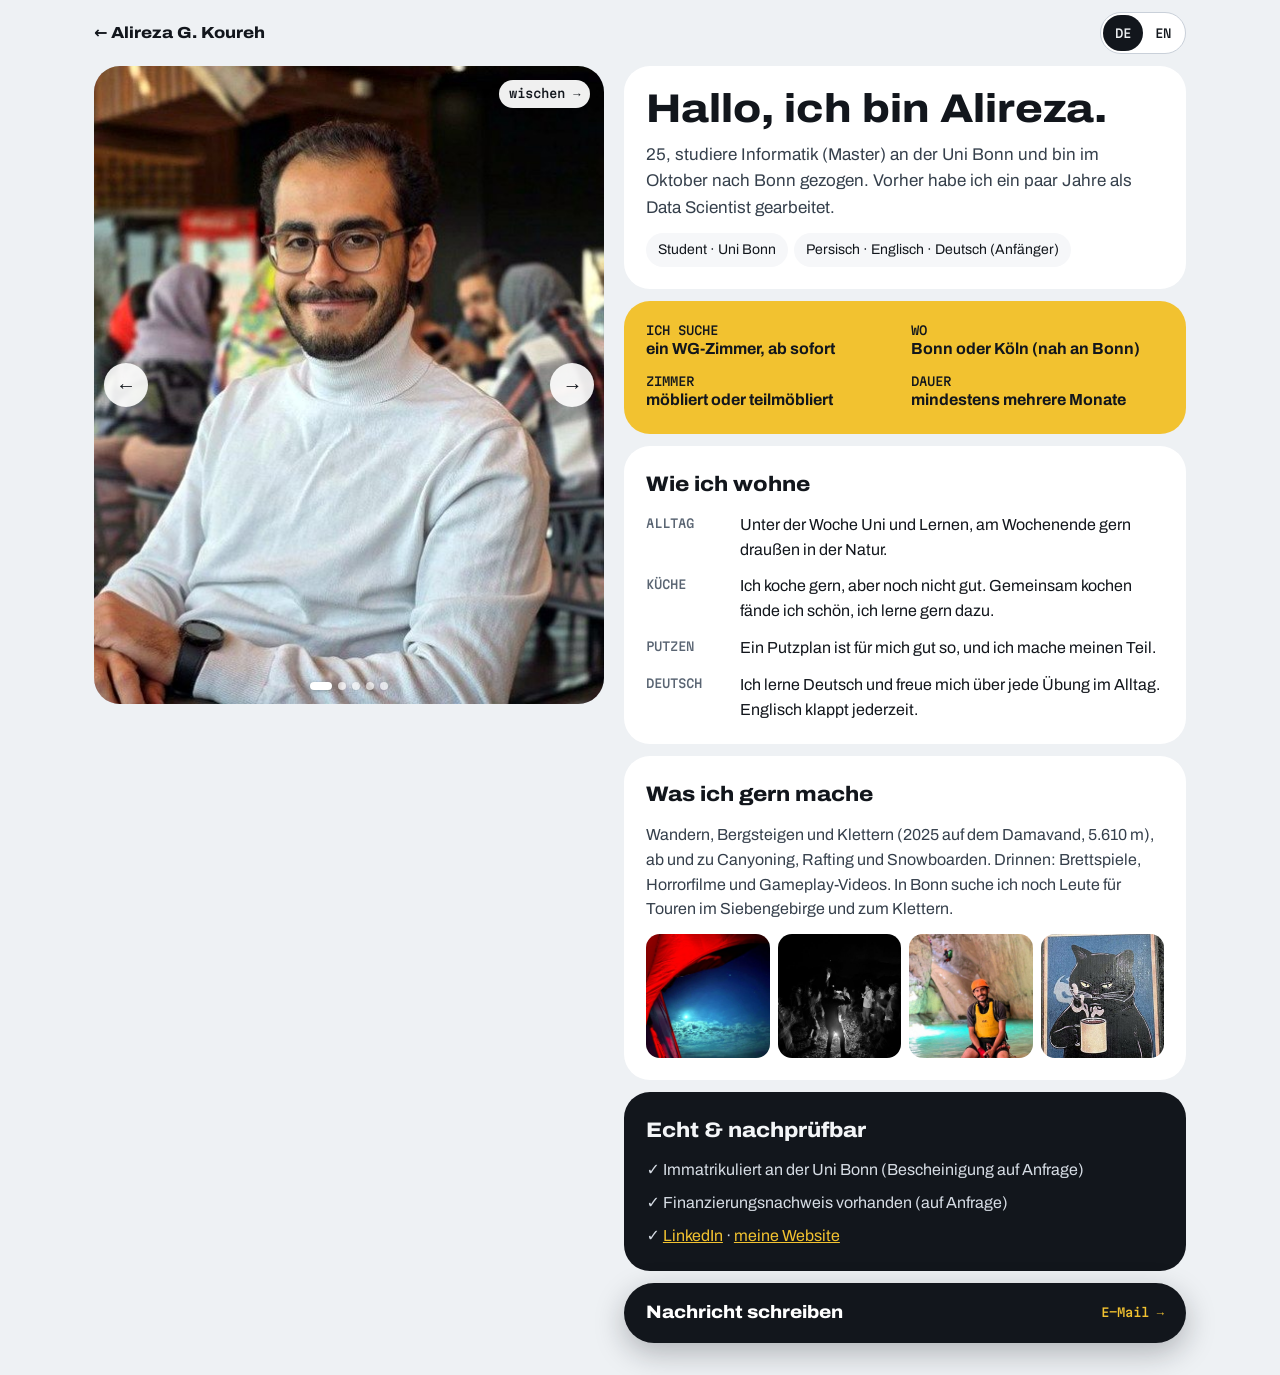
==== wg/index.html @ 013e719a "WG profile: search area Bonn and Cologne near Bonn Co-Authored-By: Claude Opus 5.5 <noreply@anthropi" ====
<!doctype html>
<html lang="de">
<head>
<meta charset="utf-8">
<meta name="viewport" content="width=device-width, initial-scale=1, viewport-fit=cover">
<title>Alireza · WG-Profil / Flatmate profile</title>
<meta name="description" content="Hallo! Ich bin Alireza, 25, Informatik-Master an der Uni Bonn, und suche ein WG-Zimmer in Bonn.">
<meta property="og:type" content="profile">
<meta property="og:url" content="https://alireza-g-qre.github.io/wg/">
<meta property="og:title" content="Alireza, 25 · sucht ein WG-Zimmer in Bonn">
<meta property="og:description" content="Informatik-Master an der Uni Bonn · Wandern, Bergsteigen &amp; Klettern · Brettspiele · lerne Deutsch">
<meta property="og:image" content="https://alireza-g-qre.github.io/assets/img/og-wg.jpg">
<meta name="twitter:card" content="summary_large_image">
<meta name="theme-color" content="#EEF1F4">
<link rel="icon" href="data:image/svg+xml,%3Csvg xmlns='http://www.w3.org/2000/svg' viewBox='0 0 64 64'%3E%3Crect width='64' height='64' rx='16' fill='%2312161C'/%3E%3Cpath d='M10 50 L28 20 L37 34 L43 26 L54 50Z' fill='%23F2C230'/%3E%3C/svg%3E">
<link rel="stylesheet" href="../assets/css/site.css?v=13">
</head>
<body>
<header class="wg-top">
  <a class="brand" href="../">← Alireza G. Koureh</a>
  <div class="lang" role="group" aria-label="Sprache / Language">
    <button type="button" data-lang="de" aria-pressed="true">DE</button>
    <button type="button" data-lang="en" aria-pressed="false">EN</button>
  </div>
</header>

<main class="wg">
  <section class="carousel" aria-roledescription="carousel" aria-label="Fotos / Photos">
    <div class="slides" id="slides" tabindex="0">
      <img src="../assets/img/turtleneck.jpg" alt="Alireza im Café, weißer Rollkragenpullover" data-en="Alireza in a café, white turtleneck" style="object-position:50% 30%">
      <img src="../assets/img/tbilisi-river-sm.jpg" alt="Alireza auf einer Brücke in Tiflis" data-en="Alireza on a bridge in Tbilisi" style="object-position:50% 30%" loading="lazy">
      <img src="../assets/img/gallery-sm.jpg" alt="Alireza in einer Kunstgalerie" data-en="Alireza in an art gallery" style="object-position:50% 30%" loading="lazy">
      <img src="../assets/img/damavand-summit-sm.jpg" alt="Alireza am Gipfel des Damavand, 5.610 m" data-en="Alireza on the Damavand summit, 5,610 m" style="object-position:60% 30%" loading="lazy">
      <img src="../assets/img/cowboy-sm.jpg" alt="Alireza mit Cowboyhut" data-en="Alireza in a cowboy hat" style="object-position:50% 30%" loading="lazy">
    </div>
    <div class="arrows hide-sm"><button type="button" id="prev" aria-label="Vorheriges Foto">←</button><button type="button" id="next" aria-label="Nächstes Foto">→</button></div>
    <div class="dots" id="dots"></div>
    <span class="swipe" aria-hidden="true" data-de="wischen →" data-en="swipe →">wischen →</span>
  </section>

  <div class="wg-col" lang="de" data-lang-block="de">
    <section class="card lead" style="--i:1">
      <h1>Hallo, ich bin Alireza.</h1>
      <p>25, studiere Informatik (Master) an der Uni Bonn und bin im Oktober nach Bonn gezogen. Vorher habe ich ein paar Jahre als Data Scientist gearbeitet.</p>
      <div class="tags"><span>Student · Uni Bonn</span><span>Persisch · Englisch · Deutsch (Anfänger)</span></div>
    </section>
    <section class="card facts" style="--i:2">
      <div><span>ICH SUCHE</span><strong>ein WG-Zimmer, ab sofort</strong></div>
      <div><span>WO</span><strong>Bonn oder Köln (nah an Bonn)</strong></div>
      <div><span>ZIMMER</span><strong>möbliert oder teilmöbliert</strong></div>
      <div><span>DAUER</span><strong>mindestens mehrere Monate</strong></div>
    </section>
    <section class="card" style="--i:3">
      <h2>Wie ich wohne</h2>
      <ul class="live">
        <li><span>ALLTAG</span><span>Unter der Woche Uni und Lernen, am Wochenende gern draußen in der Natur.</span></li>
        <li><span>KÜCHE</span><span>Ich koche gern, aber noch nicht gut. Gemeinsam kochen fände ich schön, ich lerne gern dazu.</span></li>
        <li><span>PUTZEN</span><span>Ein Putzplan ist für mich gut so, und ich mache meinen Teil.</span></li>
        <li><span>DEUTSCH</span><span>Ich lerne Deutsch und freue mich über jede Übung im Alltag. Englisch klappt jederzeit.</span></li>
      </ul>
    </section>
    <section class="card" style="--i:4">
      <h2>Was ich gern mache</h2>
      <p>Wandern, Bergsteigen und Klettern (2025 auf dem Damavand, 5.610 m), ab und zu Canyoning, Rafting und Snowboarden. Drinnen: Brettspiele, Horrorfilme und Gameplay-Videos. In Bonn suche ich noch Leute für Touren im Siebengebirge und zum Klettern.</p>
      <div class="mini">
        <img src="../assets/img/tent-moon-sm.jpg" alt="Vollmond über den Wolken, aus dem Zelt gesehen" loading="lazy">
        <img src="../assets/img/campfire-dance-sm.jpg" alt="Tanzen ums Lagerfeuer" loading="lazy">
        <img src="../assets/img/canyoning-sm.jpg" alt="Alireza beim Canyoning" loading="lazy">
        <img src="../assets/img/cat-poster-sm.jpg" alt="Katzenposter: You work, I watch and judge" loading="lazy">
      </div>
    </section>
    <section class="card trust" style="--i:5">
      <h2>Echt &amp; nachprüfbar</h2>
      <ul>
        <li>✓ Immatrikuliert an der Uni Bonn (Bescheinigung auf Anfrage)</li>
        <li>✓ Finanzierungsnachweis vorhanden (auf Anfrage)</li>
        <li>✓ <a href="https://www.linkedin.com/in/alireza-ghahramanikoureh/">LinkedIn</a> · <a href="../">meine Website</a></li>
      </ul>
    </section>
    <a class="cta" href="mailto:alireza.g.qre@gmail.com?subject=WG-Zimmer"><span>Nachricht schreiben</span><small>E-Mail →</small></a>
  </div>

  <div class="wg-col" lang="en" data-lang-block="en" hidden>
    <section class="card lead">
      <h1>Hi, I'm Alireza.</h1>
      <p>25, studying Computer Science (Master's) at the University of Bonn. I moved to Bonn in October; before that I worked as a data scientist for a few years.</p>
      <div class="tags"><span>Student · Uni Bonn</span><span>Persian · English · German (beginner)</span></div>
    </section>
    <section class="card facts">
      <div><span>LOOKING FOR</span><strong>a room in a WG, from now</strong></div>
      <div><span>WHERE</span><strong>Bonn, or Cologne close to Bonn</strong></div>
      <div><span>ROOM</span><strong>furnished or partly furnished</strong></div>
      <div><span>FOR</span><strong>at least several months</strong></div>
    </section>
    <section class="card">
      <h2>How I live</h2>
      <ul class="live">
        <li><span>DAYS</span><span>Uni and studying during the week; at weekends I like to be outdoors.</span></li>
        <li><span>KITCHEN</span><span>I like cooking, I'm just not good at it yet. Happy to cook together and learn.</span></li>
        <li><span>CLEANING</span><span>A cleaning plan works well for me, and I do my part.</span></li>
        <li><span>GERMAN</span><span>I'm learning German and happy to practise at home. English always works.</span></li>
      </ul>
    </section>
    <section class="card">
      <h2>What I enjoy</h2>
      <p>Hiking, mountaineering and climbing (Damavand, 5,610 m, in 2025), plus canyoning, rafting and snowboarding now and then. Indoors: board games, horror films and gameplay videos. Still looking for people to hike the Siebengebirge and climb with.</p>
      <div class="mini">
        <img src="../assets/img/tent-moon-sm.jpg" alt="Full moon over the clouds, seen from a tent" loading="lazy">
        <img src="../assets/img/campfire-dance-sm.jpg" alt="Dancing around a campfire" loading="lazy">
        <img src="../assets/img/canyoning-sm.jpg" alt="Alireza canyoning" loading="lazy">
        <img src="../assets/img/cat-poster-sm.jpg" alt="Cat poster: you work, I watch and judge" loading="lazy">
      </div>
    </section>
    <section class="card trust">
      <h2>Real &amp; verifiable</h2>
      <ul>
        <li>✓ Enrolled at the University of Bonn (certificate on request)</li>
        <li>✓ Proof of funds available (on request)</li>
        <li>✓ <a href="https://www.linkedin.com/in/alireza-ghahramanikoureh/">LinkedIn</a> · <a href="../">my website</a></li>
      </ul>
    </section>
    <a class="cta" href="mailto:alireza.g.qre@gmail.com?subject=Room%20in%20your%20WG"><span>Send me a message</span><small>Email →</small></a>
  </div>
</main>

<script src="../assets/js/wg.js?v=3" defer></script>
</body>
</html>
---- assets/css/site.css ----
/* Alireza G. Koureh — personal site. Plain CSS, no build step (GitHub Pages friendly). */
@import url("fonts.css");

:root {
  --ground: #EEF1F4;
  --surface: #FFFFFF;
  --surface-2: #F6F7F9;
  --ink: #12161C;
  --ink-2: #36404C;
  --muted: #5A6573;
  --line: #DCE1E7;
  --line-2: #C9D0D9;
  --accent: #F2C230;      /* summit yellow */
  --link: #1F5FA8;
  --dark: #12161C;
  --dark-ink: #F3F5F7;
  --dark-muted: #A9B3C0;
  --header-bg: rgba(238, 241, 244, .88);
  --radius: 28px;
  --mono: "Martian Mono", ui-monospace, "SFMono-Regular", Menlo, monospace;
  --sans: "Archivo", system-ui, -apple-system, "Segoe UI", sans-serif;
  color-scheme: light;
}
@media (prefers-color-scheme: dark) {
  :root {
    --ground: #0E1116; --surface: #171B22; --surface-2: #1D222B; --ink: #EDF1F5; --ink-2: #C3CBD5;
    --muted: #97A2B0; --line: #262C36; --line-2: #333B47; --link: #8DB8F0; --dark: #05070A;
    --header-bg: rgba(14, 17, 22, .85); color-scheme: dark;
  }
}

* { box-sizing: border-box; }
[hidden] { display: none !important; }
html { scroll-behavior: smooth; }
body { margin: 0; background: var(--ground); color: var(--ink); font: 16px/1.55 var(--sans); -webkit-font-smoothing: antialiased; }
img { max-width: 100%; display: block; }
a { color: var(--link); }
a:hover { color: var(--ink); }
:focus-visible { outline: 3px solid var(--link); outline-offset: 3px; border-radius: 6px; }
h1, h2 { text-wrap: balance; }
.mono { font-family: var(--mono); font-size: 12px; letter-spacing: .03em; }
.muted { color: var(--muted); }
.sr { position: absolute; width: 1px; height: 1px; overflow: hidden; clip: rect(0 0 0 0); white-space: nowrap; }
.skip { position: absolute; left: 12px; top: -60px; background: var(--ink); color: var(--ground); padding: 10px 14px; border-radius: 10px; z-index: 20; }
.skip:focus { top: 12px; }

/* header */
.top { position: sticky; top: 0; z-index: 10; background: var(--header-bg); backdrop-filter: blur(10px); -webkit-backdrop-filter: blur(10px); border-bottom: 1px solid var(--line); }
.top-in { max-width: 1240px; margin: 0 auto; padding: 10px 16px; display: flex; flex-wrap: wrap; gap: 10px 18px; align-items: center; justify-content: space-between; }
.brand { font-weight: 800; font-stretch: 112%; font-size: 18px; color: var(--ink); text-decoration: none; }
.nav { display: flex; flex-wrap: wrap; gap: 8px 16px; align-items: center; font-size: 15px; }
.nav a.plain { color: var(--ink-2); text-decoration: none; }
.nav a.plain:hover { color: var(--ink); text-decoration: underline; }
.pill-cta { color: #12161C !important; font-weight: 700; text-decoration: none; background: var(--accent); border-radius: 999px; padding: 8px 14px; }
.alt { display: inline-flex; align-items: center; gap: 6px; font: 500 12px var(--mono); color: var(--ink-2); border: 1px solid var(--line-2); border-radius: 999px; padding: 7px 10px; min-width: 100px; justify-content: center; font-variant-numeric: tabular-nums; }
.lang { display: flex; background: var(--surface); border: 1px solid var(--line-2); border-radius: 999px; padding: 2px; }
.lang button { font: 500 12px var(--mono); border: 0; border-radius: 999px; padding: 8px 11px; min-height: 36px; min-width: 40px; background: transparent; color: var(--ink); cursor: pointer; }
.lang button[aria-pressed="true"] { background: var(--ink); color: var(--ground); }

/* bento grid */
.g { max-width: 1240px; margin: 0 auto; padding: 20px 16px 56px; display: grid; grid-template-columns: repeat(4, minmax(0, 1fr)); grid-auto-rows: auto; gap: 16px; }
.c2 { grid-column: span 2; } .c4 { grid-column: span 4; } .r2 { grid-row: span 2; }
.tile { min-height: 210px; background: var(--surface); border-radius: var(--radius); padding: 28px; display: flex; flex-direction: column; gap: 12px; position: relative; overflow: hidden;
  transition: transform .3s ease, box-shadow .3s ease; animation: rise .8s cubic-bezier(.2,.7,.2,1) both; animation-delay: calc(var(--i, 0) * 60ms); }
.tile:hover { transform: translateY(-3px); box-shadow: 0 20px 44px rgba(18,22,28,.10); }
.tile.between { justify-content: space-between; }
.tile.big { padding: 36px; }
.tile.dark { background: var(--dark); color: var(--dark-ink); }
.tile.yellow { background: var(--accent); color: #12161C; text-decoration: none; }
.tile.yellow:hover { color: #12161C; }
.tile h2 { margin: 0; font-weight: 800; font-stretch: 112%; font-size: 22px; line-height: 1.15; }
.tile .head { display: flex; justify-content: space-between; align-items: baseline; gap: 8px 12px; flex-wrap: wrap; }
@keyframes rise { from { transform: translateY(14px); } to { transform: none; } }

.photo { padding: 0; background: var(--line-2); margin: 0; }
.photo img { position: absolute; inset: 0; width: 100%; height: 100%; object-fit: cover; transition: transform 1.2s cubic-bezier(.2,.7,.2,1); }
.photo:hover img { transform: scale(1.05); }
.chip { position: absolute; left: 12px; bottom: 12px; font: 500 12px var(--mono); background: rgba(255,255,255,.94); color: #12161C; border-radius: 999px; padding: 6px 10px; }

.kicker { font: 500 12px var(--mono); letter-spacing: .05em; color: var(--muted); text-transform: uppercase; }
.dark .kicker { color: var(--dark-muted); }
.hero > div { min-width: 0; grid-template-columns: minmax(0, 1fr); }
.hero h1 { margin: 0; font-weight: 800; font-stretch: 108%; font-size: clamp(32px, 3.5vw, 50px); line-height: 1.02; letter-spacing: -0.02em; }
.hero p { margin: 0; font-size: 18px; color: var(--ink-2); max-width: 32em; }
.actions { display: flex; flex-wrap: wrap; gap: 10px; align-items: center; }
.btn { display: inline-flex; align-items: center; min-height: 48px; padding: 0 22px; border-radius: 999px; font-weight: 700; text-decoration: none; }
.btn.solid { background: var(--ink); color: var(--ground); }
.btn.solid:hover { color: var(--ground); opacity: .9; }
.btn.line { border: 1.5px solid var(--ink); color: var(--ink); }
.btn.sun { background: var(--accent); color: #12161C; }
.links { display: inline-flex; flex-wrap: wrap; gap: 0 14px; }
.links a { min-height: 44px; display: inline-flex; align-items: center; }
.dark .links a { color: var(--dark-ink); }

.open ul { margin: 0; padding: 0; list-style: none; display: grid; gap: 4px; font-weight: 700; font-size: 17px; line-height: 1.3; }
.clock { font-weight: 800; font-stretch: 110%; font-size: 54px; line-height: 1; letter-spacing: -0.02em; font-variant-numeric: tabular-nums; }
@keyframes blink { 50% { opacity: .25; } }
.colon { animation: blink 1s steps(1) infinite; }
.num { font-weight: 800; font-stretch: 115%; font-size: 64px; line-height: .9; }
.stat-tile { color: var(--ink); text-decoration: none; }
.stat-tile:hover { color: var(--ink); }
.stat-tile p { margin: 0; font-size: 15px; font-weight: 600; }

.stat { justify-content: flex-start; gap: 14px; }
.stat-head { display: flex; align-items: baseline; gap: 12px; }
.stat .num { font-size: 56px; }
.mini-list { margin: 0; padding: 0; list-style: none; display: grid; gap: 8px; font-size: 14.5px; line-height: 1.35; }
.mini-list li { color: var(--ink-2); }
.mini-list a { font-weight: 700; }
.mini-list.plain li { font-weight: 600; color: var(--ink); padding-bottom: 6px; border-bottom: 1px solid var(--line); }
.mini-list.plain li:last-child { border-bottom: 0; padding-bottom: 0; }
.more { margin-top: auto; font-size: 14px; font-weight: 600; }
.work { display: grid; gap: 10px; }
.work-row { display: grid; grid-template-columns: 128px minmax(0, 1fr); gap: 16px; align-items: center; background: var(--surface-2); border-radius: 18px; padding: 14px 16px; }
.work-row b { font-weight: 800; font-stretch: 105%; font-size: 22px; line-height: 1; white-space: nowrap; }
.work-row span { font-size: 15px; color: var(--ink-2); }
.work-row strong { color: var(--ink); }

.ask label { display: flex; align-items: center; gap: 10px; background: var(--surface-2); border-radius: 14px; padding: 0 14px; min-height: 50px; }
.ask input { flex: 1 1 auto; min-width: 0; border: 0; background: transparent; outline: none; font: 500 16px var(--sans); color: var(--ink); padding: 12px 0; }
.sugg { display: flex; flex-wrap: wrap; gap: 6px; }
.sugg button { font: 500 14px var(--sans); color: var(--ink); background: var(--surface); border: 1px solid var(--line-2); border-radius: 999px; padding: 8px 12px; min-height: 40px; cursor: pointer; }
.sugg button:hover { border-color: var(--ink); }
.answer { margin: 0; font-size: 16px; background: var(--surface-2); border-radius: 14px; padding: 12px 14px; min-height: 3.2em; }

.band { padding: 0; min-height: 440px; color: #FFFFFF; background: #6E7F92; justify-content: flex-end; }
.band { background: #2A3442; }
.band > img { position: absolute; top: 0; right: 0; bottom: 0; left: auto; width: 64%; height: 100%; object-fit: cover; object-position: 50% 38%; }
.band::after { content: ""; position: absolute; inset: 0; background: linear-gradient(90deg, #2A3442 0%, #2A3442 36%, rgba(42,52,66,.55) 50%, rgba(42,52,66,0) 70%); }
.band-in { position: relative; z-index: 1; padding: 36px; display: flex; flex-wrap: wrap; gap: 24px; align-items: flex-end; justify-content: space-between; }
.band-text { flex: 1 1 320px; max-width: 540px; display: grid; gap: 12px; }
.band h2 { font-stretch: 118%; font-size: clamp(32px, 4vw, 56px); line-height: 1; letter-spacing: -0.02em; }
.band h2 em { font-style: normal; color: var(--accent); }
.band p { margin: 0; font-size: 18px; color: #E6EBF1; }
.band .kicker { color: #FFFFFF; }
.ridge-svg { width: 100%; max-width: 300px; height: auto; margin-top: 4px; }
.ridge { stroke-dasharray: 1400; stroke-dashoffset: 1400; }
.in-view .ridge { animation: draw 2.8s cubic-bezier(.3,.6,.2,1) forwards .2s; }
@keyframes draw { to { stroke-dashoffset: 0; } }
.flag { transform-origin: 320px 0; animation: flag 2.4s ease-in-out infinite; }
@keyframes flag { 0%,100% { transform: rotate(0); } 50% { transform: rotate(-8deg); } }

.roll { display: flex; gap: 12px; overflow-x: auto; scroll-snap-type: x mandatory; padding-bottom: 8px; scrollbar-width: thin; }
.roll figure { flex: 0 0 220px; margin: 0; scroll-snap-align: start; display: grid; gap: 8px; }
.roll .frame { border-radius: 18px; overflow: hidden; aspect-ratio: 4 / 5; background: var(--line-2); }
.roll .frame { position: relative; }
.roll video { width: 100%; height: 100%; object-fit: cover; display: block; }
.clip-tag { position: absolute; left: 10px; top: 10px; font: 500 11px var(--mono); background: rgba(18,22,28,.72); color: #fff; border-radius: 999px; padding: 4px 8px; }
.roll img { width: 100%; height: 100%; object-fit: cover; transition: transform .8s cubic-bezier(.2,.7,.2,1); }
.roll figure:hover img { transform: scale(1.04); }
.roll figcaption { font-size: 14px; line-height: 1.35; color: var(--ink-2); }
.roll-nav { display: flex; gap: 6px; }
.roll-nav button { width: 40px; height: 40px; border-radius: 999px; border: 1px solid var(--line-2); background: var(--surface); color: var(--ink); cursor: pointer; font-size: 18px; }

.hats img { opacity: 0; transition: opacity .9s ease; object-position: 50% 38%; }
.hats img.on { opacity: 1; }

.door-title { font-weight: 800; font-stretch: 115%; font-size: clamp(24px, 2.6vw, 36px); line-height: 1.05; }
.foot { min-height: 0; flex-direction: row; flex-wrap: wrap; align-items: center; justify-content: space-between; gap: 16px 32px; }
.foot-title { font-weight: 800; font-stretch: 115%; font-size: clamp(26px, 3vw, 40px); line-height: 1.05; }
.legal { max-width: 1240px; margin: -32px auto 0; padding: 0 16px 40px; font: 12px var(--mono); color: var(--muted); }

@media (max-width: 1100px) {
  .g { grid-template-columns: repeat(2, minmax(0, 1fr)); grid-auto-flow: dense; }
  .c4 { grid-column: span 2; }
  .hero.r2 { grid-row: auto; }
  .pair { aspect-ratio: 4 / 5; }
  .band { min-height: 0; display: flex; flex-direction: column; justify-content: flex-start; }
  .band > img { position: relative; inset: auto; width: 100%; height: auto; aspect-ratio: 16 / 10; object-position: 50% 30%; }
  .band::after { display: none; }
}
@media (max-width: 680px) {
  .g { grid-template-columns: repeat(2, minmax(0, 1fr)); grid-auto-rows: auto; gap: 12px; padding-top: 14px; }
  .g > * { grid-column: span 2; } .r2 { grid-row: auto; }
  .g > .pair { grid-column: span 1; }
  .photo { aspect-ratio: 4 / 5; }
  .pair .chip { font-size: 10.5px; left: 8px; bottom: 8px; padding: 5px 8px; }
  .tile, .tile.big { padding: 22px; }
  .tile.band, .tile.photo { padding: 0; }
  .band > img { aspect-ratio: 4 / 3.4; }
  .band-in { padding: 24px; }
  .hide-sm { display: none !important; }
  .top { position: static; }
  .work-row { grid-template-columns: 1fr; gap: 4px; }
  .hero h1 { font-size: 30px; font-stretch: 100%; }
  .hero p { font-size: 17px; }
  .roll figure { flex-basis: 70%; }
  .roll-nav { display: none; }
}
@media (prefers-reduced-motion: reduce) {
  *, *::before, *::after { animation: none !important; transition: none !important; scroll-behavior: auto !important; }
  .ridge { stroke-dashoffset: 0; }
}

/* ---------- flatmate profile (/wg/) ---------- */
.wg { max-width: 560px; margin: 0 auto; padding: 0 14px 28px; display: grid; grid-template-columns: minmax(0, 1fr); gap: 12px; }
.wg-top { max-width: 1120px; margin: 0 auto; padding: 12px 14px; display: flex; justify-content: space-between; align-items: center; gap: 10px; }
.wg-top .brand { font-size: 16px; }
.carousel { position: relative; border-radius: 26px; overflow: hidden; background: var(--line-2); }
.slides { display: flex; overflow-x: auto; scroll-snap-type: x mandatory; scrollbar-width: none; }
.slides::-webkit-scrollbar { display: none; }
.slides img { flex: 0 0 100%; width: 100%; aspect-ratio: 4 / 5; object-fit: cover; scroll-snap-align: start; }
.dots { position: absolute; left: 0; right: 0; bottom: 14px; display: flex; justify-content: center; gap: 6px; }
.dots button { width: 8px; height: 8px; padding: 0; border: 0; border-radius: 999px; background: #FFFFFF; opacity: .65; box-shadow: 0 1px 4px rgba(0,0,0,.3); transition: width .3s, opacity .3s; cursor: pointer; }
.dots button[aria-current="true"] { width: 22px; opacity: 1; }
.dots button::before { content: ""; position: absolute; inset: -12px -4px; }
.dots button { position: relative; }
.swipe { position: absolute; right: 14px; top: 14px; font: 500 12px var(--mono); background: rgba(255,255,255,.94); color: #12161C; border-radius: 999px; padding: 6px 10px; animation: nudge 1.6s ease-in-out infinite; }
@keyframes nudge { 0%,100% { transform: translateX(0); } 50% { transform: translateX(6px); } }
.arrows { position: absolute; inset: 50% 10px auto; display: flex; justify-content: space-between; transform: translateY(-50%); pointer-events: none; }
.arrows button { pointer-events: auto; width: 44px; height: 44px; border-radius: 999px; border: 0; background: rgba(255,255,255,.9); color: #12161C; font-size: 20px; cursor: pointer; }
.card { background: var(--surface); border-radius: 26px; padding: 22px; display: grid; gap: 12px; animation: rise .7s cubic-bezier(.2,.7,.2,1) both; animation-delay: calc(var(--i, 0) * 50ms); }
.card h1 { margin: 0; font-weight: 800; font-stretch: 112%; font-size: clamp(28px, 4vw, 40px); line-height: 1.05; }
.card h2 { margin: 0; font-weight: 800; font-stretch: 110%; font-size: 21px; }
.card p { margin: 0; color: var(--ink-2); }
.card.lead p { font-size: 17px; }
.tags { display: flex; flex-wrap: wrap; gap: 6px; }
.tags span { font-size: 14px; background: var(--surface-2); border-radius: 999px; padding: 6px 12px; }
.facts { background: var(--accent); color: #12161C; grid-template-columns: repeat(2, minmax(0, 1fr)); }
.facts span { display: block; font: 500 12px var(--mono); }
.live { margin: 0; padding: 0; list-style: none; display: grid; gap: 12px; }
.live li { display: grid; grid-template-columns: 84px minmax(0, 1fr); gap: 10px; }
.live li > span:first-child { font: 500 12px var(--mono); color: var(--muted); padding-top: 3px; }
.mini { display: grid; grid-template-columns: repeat(2, minmax(0, 1fr)); gap: 8px; }
.mini img { width: 100%; aspect-ratio: 1; object-fit: cover; border-radius: 14px; }
.trust { background: var(--dark); color: var(--dark-ink); }
.trust ul { margin: 0; padding: 0; list-style: none; display: grid; gap: 8px; color: #D6DCE4; }
.trust a { color: var(--accent); }
.cta { position: sticky; bottom: 12px; z-index: 3; display: flex; align-items: center; justify-content: space-between; gap: 12px; min-height: 60px; padding: 0 22px; border-radius: 999px; background: #12161C; color: #FFFFFF; font-weight: 800; font-stretch: 110%; font-size: 18px; text-decoration: none; box-shadow: 0 10px 30px rgba(18,22,28,.28); }
.cta:hover { color: #FFFFFF; }
.cta small { font: 500 12px var(--mono); color: var(--accent); }
.wg-col { display: grid; gap: 12px; min-width: 0; padding-bottom: 4px; }
@media (min-width: 900px) {
  .wg { grid-template-columns: minmax(0, 1fr) minmax(0, 1.1fr); gap: 20px; max-width: 1120px; align-items: start; }
  .carousel { position: sticky; top: 16px; }
  .cta { position: static; }
  .mini { grid-template-columns: repeat(4, minmax(0, 1fr)); }
}
@media (prefers-color-scheme: dark) {
  .trust { background: #05070A; }
  .cta { background: var(--accent); color: #12161C; }
  .cta:hover { color: #12161C; }
  .cta small { color: #12161C; }
  .tile.dark { border: 1px solid var(--line-2); }
}
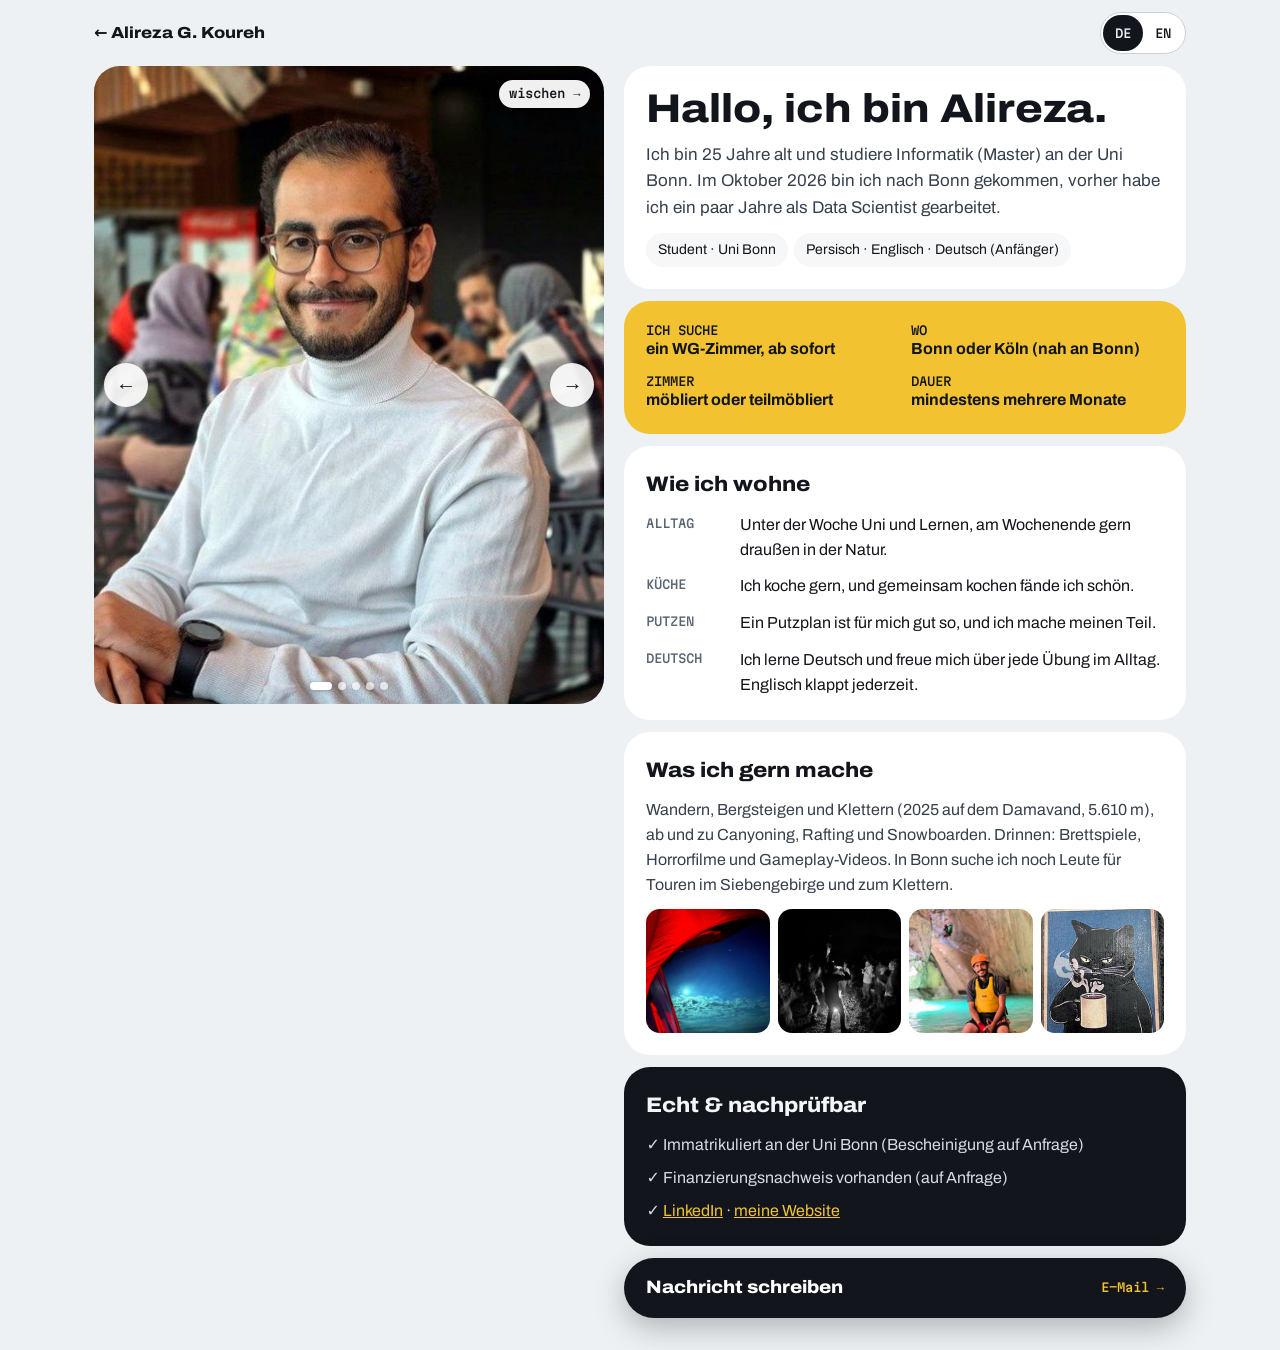
==== commit 21cad00a: "WG profile: age as '25 Jahre alt', arrival Oct 2026, neutral cooking line Co-Authored-By: Claude Opu" ====
--- a/wg/index.html
+++ b/wg/index.html
@@ -4,10 +4,10 @@
 <meta charset="utf-8">
 <meta name="viewport" content="width=device-width, initial-scale=1, viewport-fit=cover">
 <title>Alireza · WG-Profil / Flatmate profile</title>
-<meta name="description" content="Hallo! Ich bin Alireza, 25, Informatik-Master an der Uni Bonn, und suche ein WG-Zimmer in Bonn.">
+<meta name="description" content="Hallo! Ich bin Alireza, 25 Jahre alt, Informatik-Master an der Uni Bonn, und suche ein WG-Zimmer in Bonn.">
 <meta property="og:type" content="profile">
 <meta property="og:url" content="https://alireza-g-qre.github.io/wg/">
-<meta property="og:title" content="Alireza, 25 · sucht ein WG-Zimmer in Bonn">
+<meta property="og:title" content="Alireza, 25 Jahre · sucht ein WG-Zimmer in Bonn">
 <meta property="og:description" content="Informatik-Master an der Uni Bonn · Wandern, Bergsteigen &amp; Klettern · Brettspiele · lerne Deutsch">
 <meta property="og:image" content="https://alireza-g-qre.github.io/assets/img/og-wg.jpg">
 <meta name="twitter:card" content="summary_large_image">
@@ -41,7 +41,7 @@
   <div class="wg-col" lang="de" data-lang-block="de">
     <section class="card lead" style="--i:1">
       <h1>Hallo, ich bin Alireza.</h1>
-      <p>25, studiere Informatik (Master) an der Uni Bonn und bin im Oktober nach Bonn gezogen. Vorher habe ich ein paar Jahre als Data Scientist gearbeitet.</p>
+      <p>Ich bin 25 Jahre alt und studiere Informatik (Master) an der Uni Bonn. Im Oktober 2026 bin ich nach Bonn gekommen, vorher habe ich ein paar Jahre als Data Scientist gearbeitet.</p>
       <div class="tags"><span>Student · Uni Bonn</span><span>Persisch · Englisch · Deutsch (Anfänger)</span></div>
     </section>
     <section class="card facts" style="--i:2">
@@ -54,7 +54,7 @@
       <h2>Wie ich wohne</h2>
       <ul class="live">
         <li><span>ALLTAG</span><span>Unter der Woche Uni und Lernen, am Wochenende gern draußen in der Natur.</span></li>
-        <li><span>KÜCHE</span><span>Ich koche gern, aber noch nicht gut. Gemeinsam kochen fände ich schön, ich lerne gern dazu.</span></li>
+        <li><span>KÜCHE</span><span>Ich koche gern, und gemeinsam kochen fände ich schön.</span></li>
         <li><span>PUTZEN</span><span>Ein Putzplan ist für mich gut so, und ich mache meinen Teil.</span></li>
         <li><span>DEUTSCH</span><span>Ich lerne Deutsch und freue mich über jede Übung im Alltag. Englisch klappt jederzeit.</span></li>
       </ul>
@@ -83,7 +83,7 @@
   <div class="wg-col" lang="en" data-lang-block="en" hidden>
     <section class="card lead">
       <h1>Hi, I'm Alireza.</h1>
-      <p>25, studying Computer Science (Master's) at the University of Bonn. I moved to Bonn in October; before that I worked as a data scientist for a few years.</p>
+      <p>I'm 25 years old and study Computer Science (Master's) at the University of Bonn. I came to Bonn in October 2026; before that I worked as a data scientist for a few years.</p>
       <div class="tags"><span>Student · Uni Bonn</span><span>Persian · English · German (beginner)</span></div>
     </section>
     <section class="card facts">
@@ -96,7 +96,7 @@
       <h2>How I live</h2>
       <ul class="live">
         <li><span>DAYS</span><span>Uni and studying during the week; at weekends I like to be outdoors.</span></li>
-        <li><span>KITCHEN</span><span>I like cooking, I'm just not good at it yet. Happy to cook together and learn.</span></li>
+        <li><span>KITCHEN</span><span>I like cooking, and cooking together sounds great.</span></li>
         <li><span>CLEANING</span><span>A cleaning plan works well for me, and I do my part.</span></li>
         <li><span>GERMAN</span><span>I'm learning German and happy to practise at home. English always works.</span></li>
       </ul>
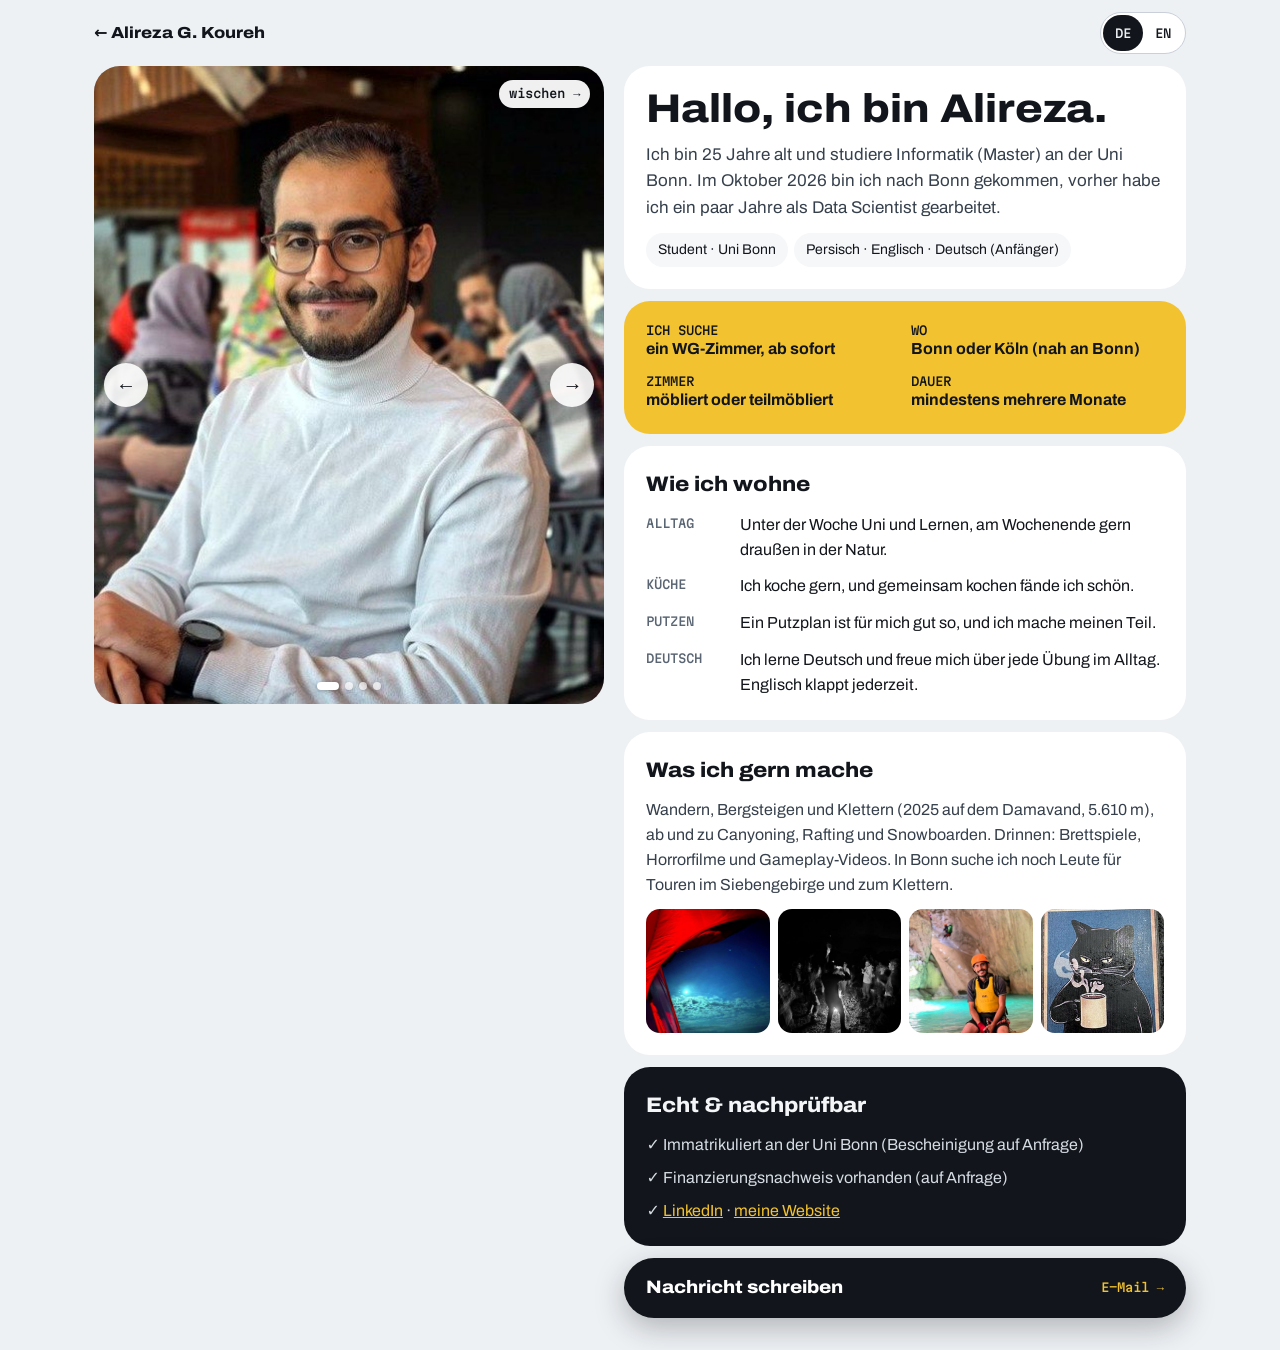
==== commit dc61a6dc: "Remove cowboy-hat photo Co-Authored-By: Claude Opus 5.5 <noreply@anthropic.com>" ====
--- a/wg/index.html
+++ b/wg/index.html
@@ -31,7 +31,6 @@
       <img src="../assets/img/tbilisi-river-sm.jpg" alt="Alireza auf einer Brücke in Tiflis" data-en="Alireza on a bridge in Tbilisi" style="object-position:50% 30%" loading="lazy">
       <img src="../assets/img/gallery-sm.jpg" alt="Alireza in einer Kunstgalerie" data-en="Alireza in an art gallery" style="object-position:50% 30%" loading="lazy">
       <img src="../assets/img/damavand-summit-sm.jpg" alt="Alireza am Gipfel des Damavand, 5.610 m" data-en="Alireza on the Damavand summit, 5,610 m" style="object-position:60% 30%" loading="lazy">
-      <img src="../assets/img/cowboy-sm.jpg" alt="Alireza mit Cowboyhut" data-en="Alireza in a cowboy hat" style="object-position:50% 30%" loading="lazy">
     </div>
     <div class="arrows hide-sm"><button type="button" id="prev" aria-label="Vorheriges Foto">←</button><button type="button" id="next" aria-label="Nächstes Foto">→</button></div>
     <div class="dots" id="dots"></div>
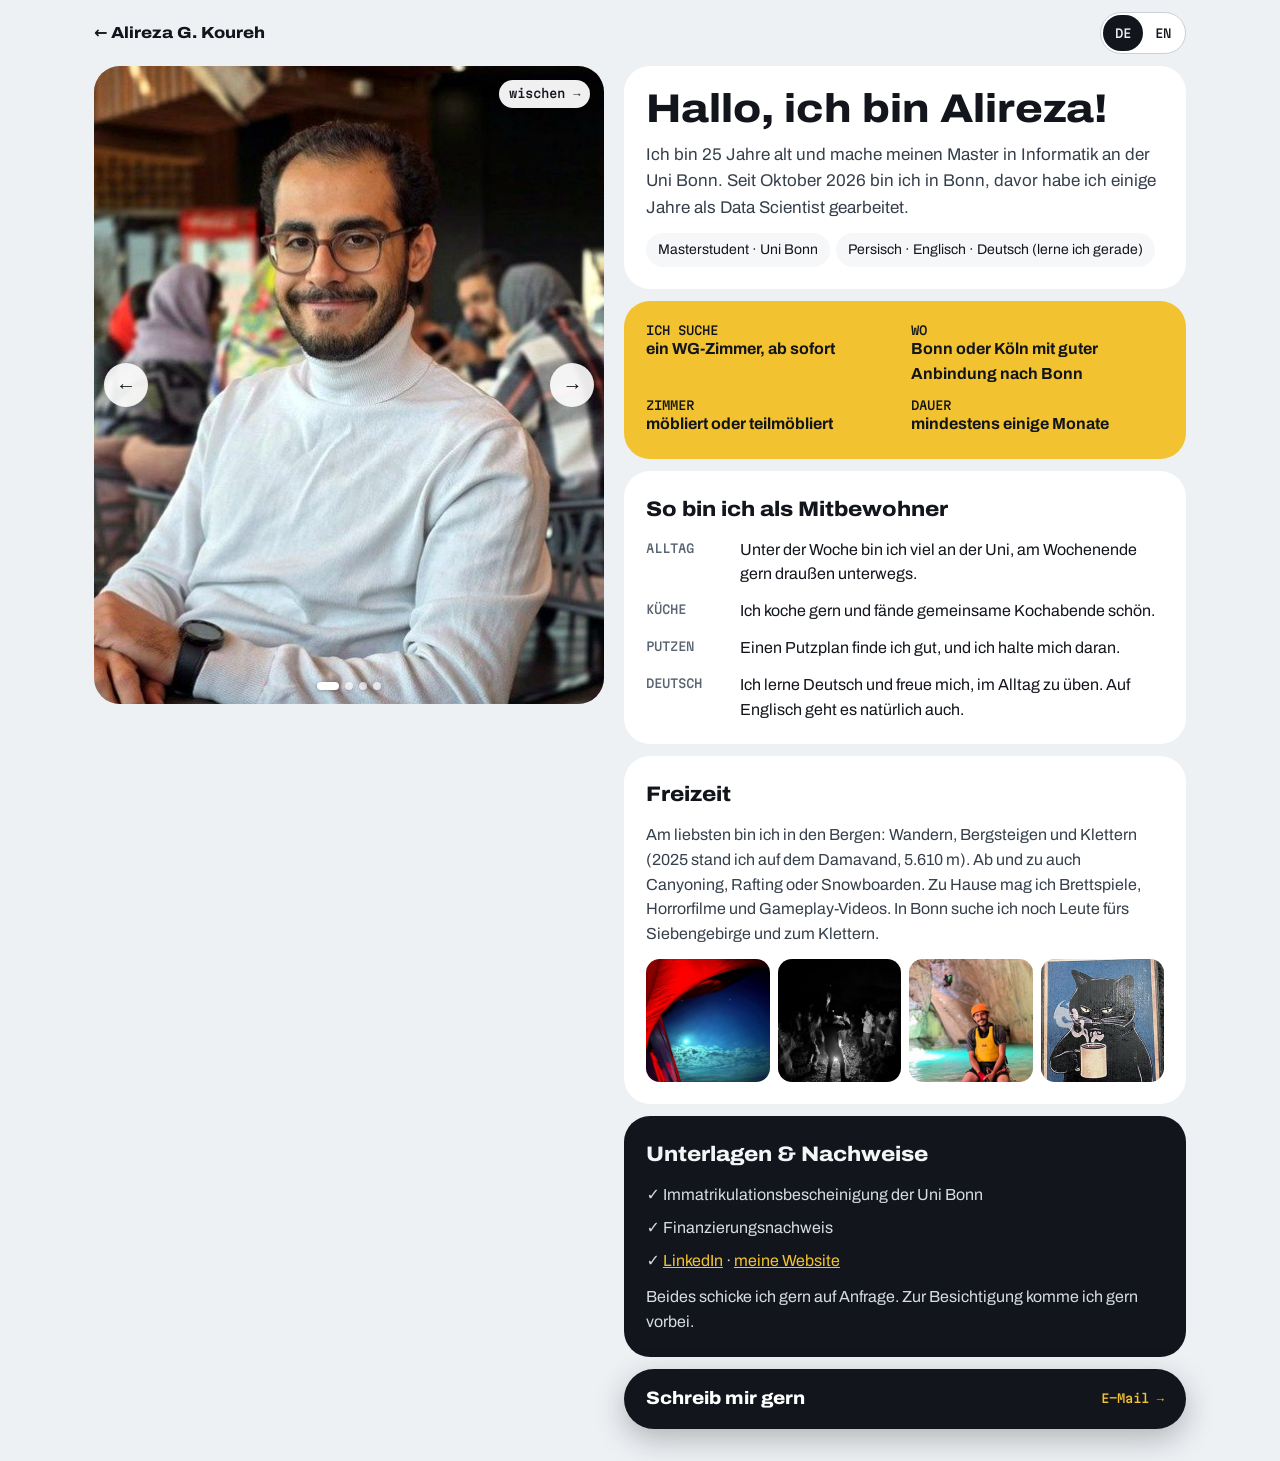
==== commit c3c30bef: "German texts: natural, culturally fitting wording Co-Authored-By: Claude Opus 5.5 <noreply@anthropic" ====
--- a/wg/index.html
+++ b/wg/index.html
@@ -4,7 +4,7 @@
 <meta charset="utf-8">
 <meta name="viewport" content="width=device-width, initial-scale=1, viewport-fit=cover">
 <title>Alireza · WG-Profil / Flatmate profile</title>
-<meta name="description" content="Hallo! Ich bin Alireza, 25 Jahre alt, Informatik-Master an der Uni Bonn, und suche ein WG-Zimmer in Bonn.">
+<meta name="description" content="Hallo! Ich bin Alireza, 25 Jahre alt, mache meinen Informatik-Master an der Uni Bonn und suche ein WG-Zimmer in Bonn oder Köln.">
 <meta property="og:type" content="profile">
 <meta property="og:url" content="https://alireza-g-qre.github.io/wg/">
 <meta property="og:title" content="Alireza, 25 Jahre · sucht ein WG-Zimmer in Bonn">
@@ -39,28 +39,28 @@
 
   <div class="wg-col" lang="de" data-lang-block="de">
     <section class="card lead" style="--i:1">
-      <h1>Hallo, ich bin Alireza.</h1>
-      <p>Ich bin 25 Jahre alt und studiere Informatik (Master) an der Uni Bonn. Im Oktober 2026 bin ich nach Bonn gekommen, vorher habe ich ein paar Jahre als Data Scientist gearbeitet.</p>
-      <div class="tags"><span>Student · Uni Bonn</span><span>Persisch · Englisch · Deutsch (Anfänger)</span></div>
+      <h1>Hallo, ich bin Alireza!</h1>
+      <p>Ich bin 25 Jahre alt und mache meinen Master in Informatik an der Uni Bonn. Seit Oktober 2026 bin ich in Bonn, davor habe ich einige Jahre als Data Scientist gearbeitet.</p>
+      <div class="tags"><span>Masterstudent · Uni Bonn</span><span>Persisch · Englisch · Deutsch (lerne ich gerade)</span></div>
     </section>
     <section class="card facts" style="--i:2">
       <div><span>ICH SUCHE</span><strong>ein WG-Zimmer, ab sofort</strong></div>
-      <div><span>WO</span><strong>Bonn oder Köln (nah an Bonn)</strong></div>
+      <div><span>WO</span><strong>Bonn oder Köln mit guter Anbindung nach Bonn</strong></div>
       <div><span>ZIMMER</span><strong>möbliert oder teilmöbliert</strong></div>
-      <div><span>DAUER</span><strong>mindestens mehrere Monate</strong></div>
+      <div><span>DAUER</span><strong>mindestens einige Monate</strong></div>
     </section>
     <section class="card" style="--i:3">
-      <h2>Wie ich wohne</h2>
+      <h2>So bin ich als Mitbewohner</h2>
       <ul class="live">
-        <li><span>ALLTAG</span><span>Unter der Woche Uni und Lernen, am Wochenende gern draußen in der Natur.</span></li>
-        <li><span>KÜCHE</span><span>Ich koche gern, und gemeinsam kochen fände ich schön.</span></li>
-        <li><span>PUTZEN</span><span>Ein Putzplan ist für mich gut so, und ich mache meinen Teil.</span></li>
-        <li><span>DEUTSCH</span><span>Ich lerne Deutsch und freue mich über jede Übung im Alltag. Englisch klappt jederzeit.</span></li>
+        <li><span>ALLTAG</span><span>Unter der Woche bin ich viel an der Uni, am Wochenende gern draußen unterwegs.</span></li>
+        <li><span>KÜCHE</span><span>Ich koche gern und fände gemeinsame Kochabende schön.</span></li>
+        <li><span>PUTZEN</span><span>Einen Putzplan finde ich gut, und ich halte mich daran.</span></li>
+        <li><span>DEUTSCH</span><span>Ich lerne Deutsch und freue mich, im Alltag zu üben. Auf Englisch geht es natürlich auch.</span></li>
       </ul>
     </section>
     <section class="card" style="--i:4">
-      <h2>Was ich gern mache</h2>
-      <p>Wandern, Bergsteigen und Klettern (2025 auf dem Damavand, 5.610 m), ab und zu Canyoning, Rafting und Snowboarden. Drinnen: Brettspiele, Horrorfilme und Gameplay-Videos. In Bonn suche ich noch Leute für Touren im Siebengebirge und zum Klettern.</p>
+      <h2>Freizeit</h2>
+      <p>Am liebsten bin ich in den Bergen: Wandern, Bergsteigen und Klettern (2025 stand ich auf dem Damavand, 5.610 m). Ab und zu auch Canyoning, Rafting oder Snowboarden. Zu Hause mag ich Brettspiele, Horrorfilme und Gameplay-Videos. In Bonn suche ich noch Leute fürs Siebengebirge und zum Klettern.</p>
       <div class="mini">
         <img src="../assets/img/tent-moon-sm.jpg" alt="Vollmond über den Wolken, aus dem Zelt gesehen" loading="lazy">
         <img src="../assets/img/campfire-dance-sm.jpg" alt="Tanzen ums Lagerfeuer" loading="lazy">
@@ -69,14 +69,16 @@
       </div>
     </section>
     <section class="card trust" style="--i:5">
-      <h2>Echt &amp; nachprüfbar</h2>
+      <h2>Unterlagen &amp; Nachweise</h2>
       <ul>
-        <li>✓ Immatrikuliert an der Uni Bonn (Bescheinigung auf Anfrage)</li>
-        <li>✓ Finanzierungsnachweis vorhanden (auf Anfrage)</li>
+        <li>✓ Immatrikulationsbescheinigung der Uni Bonn</li>
+        <li>✓ Finanzierungsnachweis</li>
         <li>✓ <a href="https://www.linkedin.com/in/alireza-ghahramanikoureh/">LinkedIn</a> · <a href="../">meine Website</a></li>
+        <li style="padding-top:4px">Beides schicke ich gern auf Anfrage. Zur Besichtigung komme ich gern vorbei.</li>
+
       </ul>
     </section>
-    <a class="cta" href="mailto:alireza.g.qre@gmail.com?subject=WG-Zimmer"><span>Nachricht schreiben</span><small>E-Mail →</small></a>
+    <a class="cta" href="mailto:alireza.g.qre@gmail.com?subject=WG-Zimmer"><span>Schreib mir gern</span><small>E-Mail →</small></a>
   </div>
 
   <div class="wg-col" lang="en" data-lang-block="en" hidden>
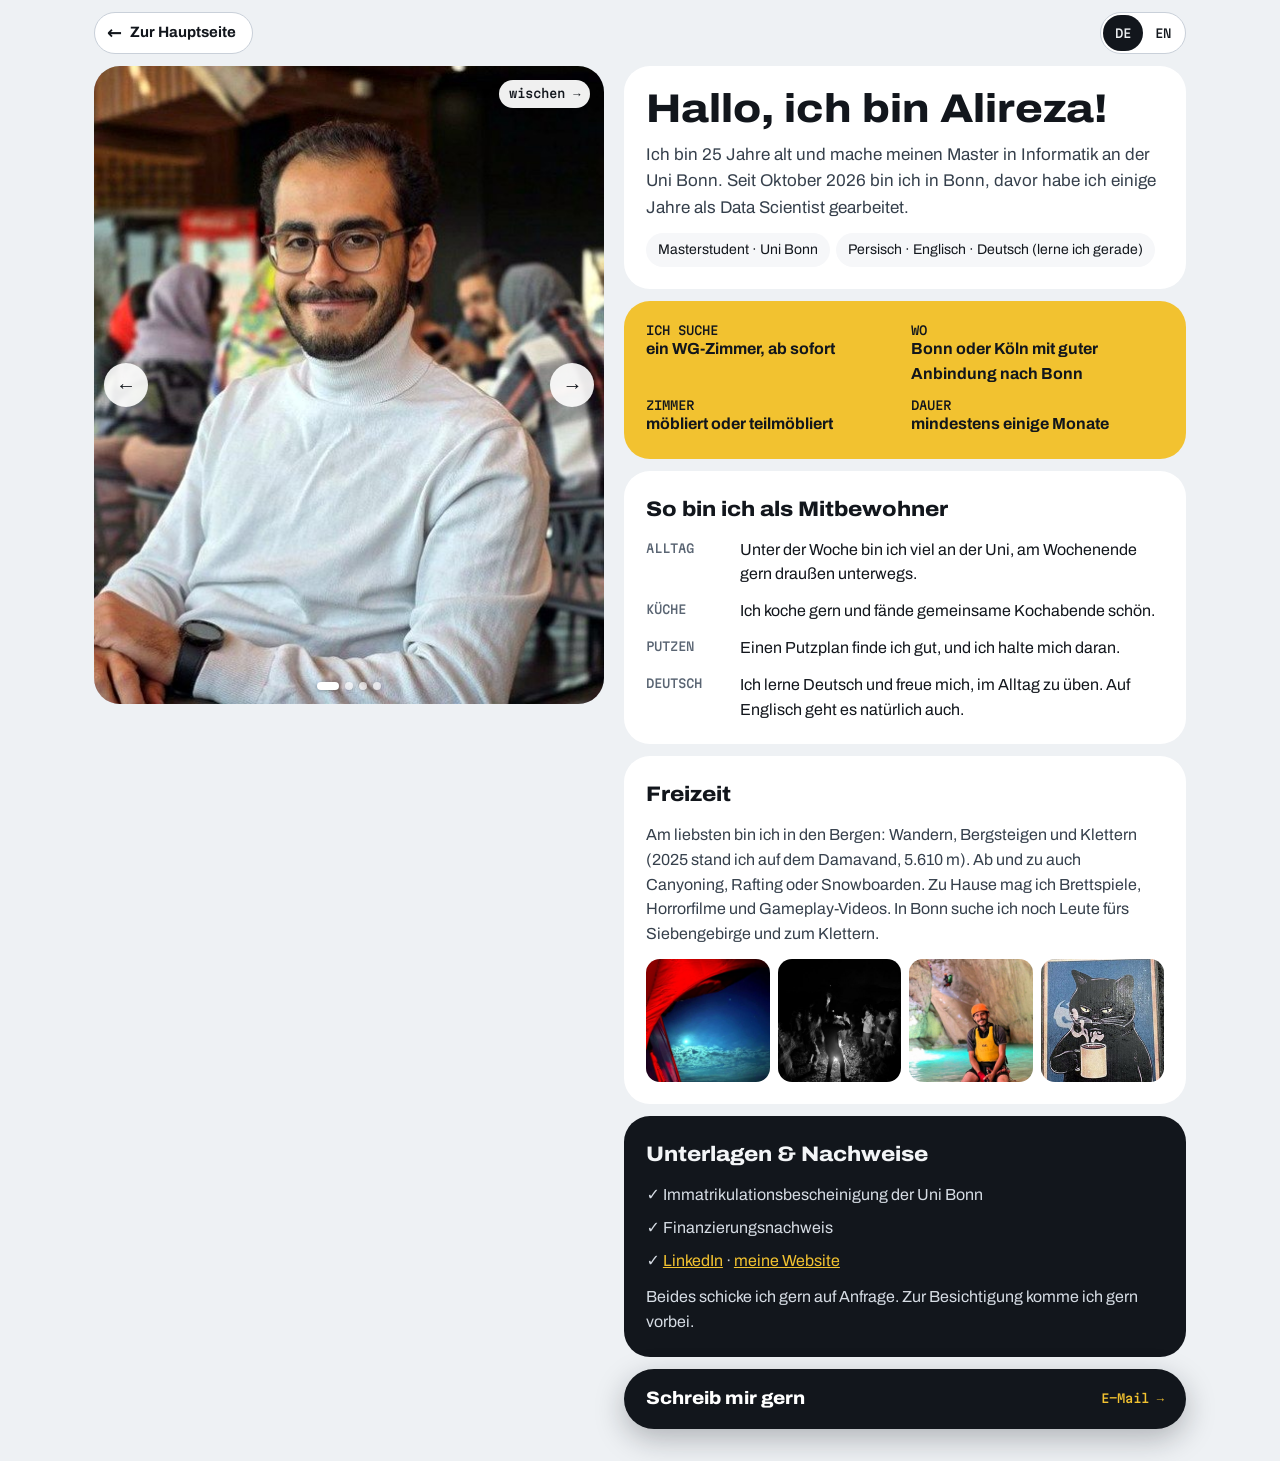
==== commit d28931e5: "WG page: clear back button, polished English wording Co-Authored-By: Claude Opus 5.5 <noreply@anthro" ====
--- a/wg/index.html
+++ b/wg/index.html
@@ -13,11 +13,11 @@
 <meta name="twitter:card" content="summary_large_image">
 <meta name="theme-color" content="#EEF1F4">
 <link rel="icon" href="data:image/svg+xml,%3Csvg xmlns='http://www.w3.org/2000/svg' viewBox='0 0 64 64'%3E%3Crect width='64' height='64' rx='16' fill='%2312161C'/%3E%3Cpath d='M10 50 L28 20 L37 34 L43 26 L54 50Z' fill='%23F2C230'/%3E%3C/svg%3E">
-<link rel="stylesheet" href="../assets/css/site.css?v=13">
+<link rel="stylesheet" href="../assets/css/site.css?v=14">
 </head>
 <body>
 <header class="wg-top">
-  <a class="brand" href="../">← Alireza G. Koureh</a>
+  <a class="back" href="../"><span aria-hidden="true">←</span> <span class="back-t" data-de="Zur Hauptseite" data-en="Main page">Zur Hauptseite</span></a>
   <div class="lang" role="group" aria-label="Sprache / Language">
     <button type="button" data-lang="de" aria-pressed="true">DE</button>
     <button type="button" data-lang="en" aria-pressed="false">EN</button>
@@ -84,27 +84,27 @@
   <div class="wg-col" lang="en" data-lang-block="en" hidden>
     <section class="card lead">
       <h1>Hi, I'm Alireza.</h1>
-      <p>I'm 25 years old and study Computer Science (Master's) at the University of Bonn. I came to Bonn in October 2026; before that I worked as a data scientist for a few years.</p>
-      <div class="tags"><span>Student · Uni Bonn</span><span>Persian · English · German (beginner)</span></div>
+      <p>I'm 25 years old and doing my Master's in Computer Science at the University of Bonn. I've been in Bonn since October 2026; before that, I worked as a data scientist for a few years.</p>
+      <div class="tags"><span>Master's student · Uni Bonn</span><span>Persian · English · German (learning)</span></div>
     </section>
     <section class="card facts">
-      <div><span>LOOKING FOR</span><strong>a room in a WG, from now</strong></div>
-      <div><span>WHERE</span><strong>Bonn, or Cologne close to Bonn</strong></div>
+      <div><span>LOOKING FOR</span><strong>a room in a shared flat (WG), from now on</strong></div>
+      <div><span>WHERE</span><strong>Bonn, or Cologne with a good connection to Bonn</strong></div>
       <div><span>ROOM</span><strong>furnished or partly furnished</strong></div>
-      <div><span>FOR</span><strong>at least several months</strong></div>
+      <div><span>FOR</span><strong>at least a few months</strong></div>
     </section>
     <section class="card">
-      <h2>How I live</h2>
+      <h2>What I'm like as a flatmate</h2>
       <ul class="live">
-        <li><span>DAYS</span><span>Uni and studying during the week; at weekends I like to be outdoors.</span></li>
-        <li><span>KITCHEN</span><span>I like cooking, and cooking together sounds great.</span></li>
-        <li><span>CLEANING</span><span>A cleaning plan works well for me, and I do my part.</span></li>
-        <li><span>GERMAN</span><span>I'm learning German and happy to practise at home. English always works.</span></li>
+        <li><span>ROUTINE</span><span>On weekdays I'm mostly at uni; at weekends I like to be outdoors.</span></li>
+        <li><span>KITCHEN</span><span>I like cooking and would enjoy cooking together sometimes.</span></li>
+        <li><span>CLEANING</span><span>I'm happy with a cleaning rota and I stick to it.</span></li>
+        <li><span>GERMAN</span><span>I'm learning German and happy to practise at home. English works too, of course.</span></li>
       </ul>
     </section>
     <section class="card">
-      <h2>What I enjoy</h2>
-      <p>Hiking, mountaineering and climbing (Damavand, 5,610 m, in 2025), plus canyoning, rafting and snowboarding now and then. Indoors: board games, horror films and gameplay videos. Still looking for people to hike the Siebengebirge and climb with.</p>
+      <h2>Free time</h2>
+      <p>I'm happiest in the mountains: hiking, mountaineering and climbing (in 2025 I stood on top of Damavand, 5,610 m). Now and then also canyoning, rafting or snowboarding. At home: board games, horror films and gameplay videos. In Bonn, I'm still looking for people to go hiking in the Siebengebirge and climbing with.</p>
       <div class="mini">
         <img src="../assets/img/tent-moon-sm.jpg" alt="Full moon over the clouds, seen from a tent" loading="lazy">
         <img src="../assets/img/campfire-dance-sm.jpg" alt="Dancing around a campfire" loading="lazy">
@@ -113,17 +113,18 @@
       </div>
     </section>
     <section class="card trust">
-      <h2>Real &amp; verifiable</h2>
+      <h2>Documents</h2>
       <ul>
-        <li>✓ Enrolled at the University of Bonn (certificate on request)</li>
-        <li>✓ Proof of funds available (on request)</li>
+        <li>✓ Enrolment certificate from the University of Bonn</li>
+        <li>✓ Proof of funds</li>
         <li>✓ <a href="https://www.linkedin.com/in/alireza-ghahramanikoureh/">LinkedIn</a> · <a href="../">my website</a></li>
+        <li style="padding-top:4px">Happy to send both on request, and to come by for a viewing.</li>
       </ul>
     </section>
-    <a class="cta" href="mailto:alireza.g.qre@gmail.com?subject=Room%20in%20your%20WG"><span>Send me a message</span><small>Email →</small></a>
+    <a class="cta" href="mailto:alireza.g.qre@gmail.com?subject=Room%20in%20your%20WG"><span>Get in touch</span><small>Email →</small></a>
   </div>
 </main>
 
-<script src="../assets/js/wg.js?v=3" defer></script>
+<script src="../assets/js/wg.js?v=4" defer></script>
 </body>
 </html>
--- a/assets/css/site.css
+++ b/assets/css/site.css
@@ -195,7 +195,9 @@
 /* ---------- flatmate profile (/wg/) ---------- */
 .wg { max-width: 560px; margin: 0 auto; padding: 0 14px 28px; display: grid; grid-template-columns: minmax(0, 1fr); gap: 12px; }
 .wg-top { max-width: 1120px; margin: 0 auto; padding: 12px 14px; display: flex; justify-content: space-between; align-items: center; gap: 10px; }
-.wg-top .brand { font-size: 16px; }
+.back { display: inline-flex; align-items: center; gap: 8px; min-height: 42px; padding: 0 16px 0 12px; border: 1.5px solid var(--line-2); border-radius: 999px; background: var(--surface); color: var(--ink); font-weight: 700; font-size: 15px; text-decoration: none; transition: border-color .2s, transform .2s; }
+.back:hover { color: var(--ink); border-color: var(--ink); transform: translateX(-2px); }
+.back span[aria-hidden] { font-size: 18px; line-height: 1; }
 .carousel { position: relative; border-radius: 26px; overflow: hidden; background: var(--line-2); }
 .slides { display: flex; overflow-x: auto; scroll-snap-type: x mandatory; scrollbar-width: none; }
 .slides::-webkit-scrollbar { display: none; }
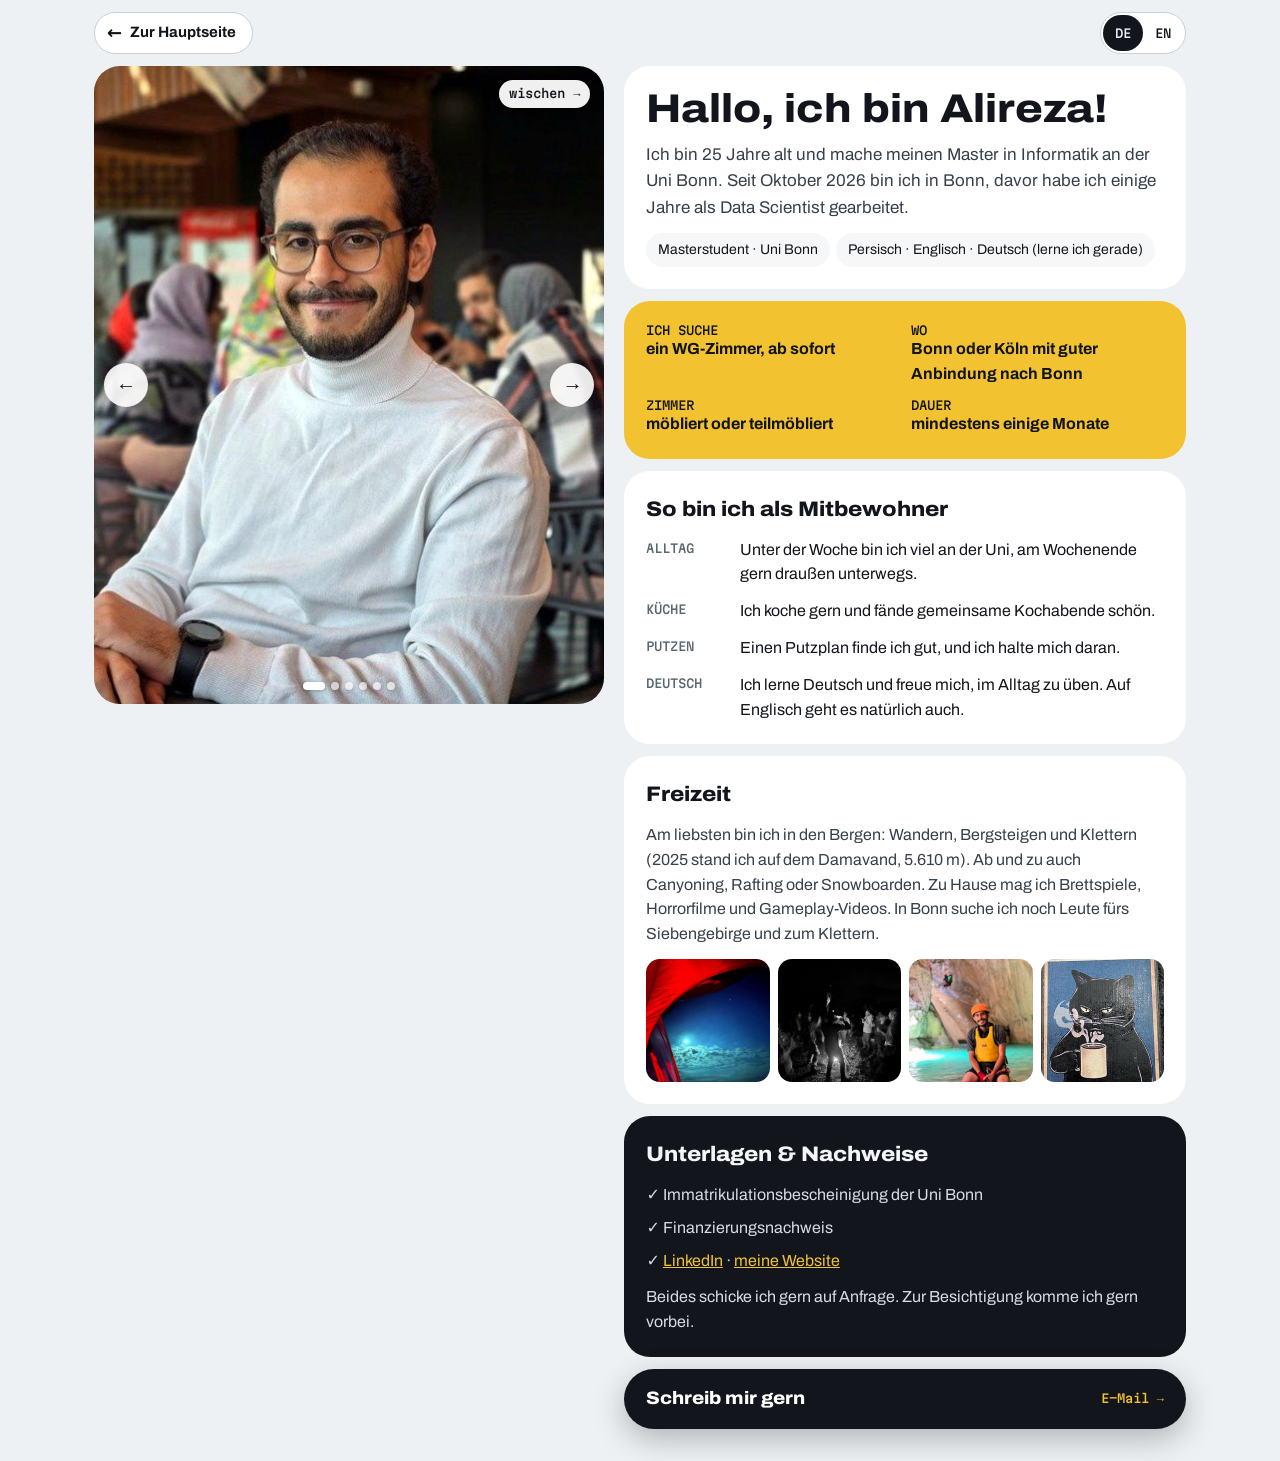
==== commit 561cd10e: "Add 'My path so far' story section, more photos Co-Authored-By: Claude Opus 5.5 <noreply@anthropic.c" ====
--- a/wg/index.html
+++ b/wg/index.html
@@ -13,7 +13,7 @@
 <meta name="twitter:card" content="summary_large_image">
 <meta name="theme-color" content="#EEF1F4">
 <link rel="icon" href="data:image/svg+xml,%3Csvg xmlns='http://www.w3.org/2000/svg' viewBox='0 0 64 64'%3E%3Crect width='64' height='64' rx='16' fill='%2312161C'/%3E%3Cpath d='M10 50 L28 20 L37 34 L43 26 L54 50Z' fill='%23F2C230'/%3E%3C/svg%3E">
-<link rel="stylesheet" href="../assets/css/site.css?v=14">
+<link rel="stylesheet" href="../assets/css/site.css?v=15">
 </head>
 <body>
 <header class="wg-top">
@@ -28,8 +28,10 @@
   <section class="carousel" aria-roledescription="carousel" aria-label="Fotos / Photos">
     <div class="slides" id="slides" tabindex="0">
       <img src="../assets/img/turtleneck.jpg" alt="Alireza im Café, weißer Rollkragenpullover" data-en="Alireza in a café, white turtleneck" style="object-position:50% 30%">
+      <img src="../assets/img/rooftop.jpg" alt="Alireza abends auf einer Dachterrasse" data-en="Alireza on a rooftop in the evening" style="object-position:50% 40%" loading="lazy">
       <img src="../assets/img/tbilisi-river-sm.jpg" alt="Alireza auf einer Brücke in Tiflis" data-en="Alireza on a bridge in Tbilisi" style="object-position:50% 30%" loading="lazy">
       <img src="../assets/img/gallery-sm.jpg" alt="Alireza in einer Kunstgalerie" data-en="Alireza in an art gallery" style="object-position:50% 30%" loading="lazy">
+      <img src="../assets/img/sea.jpg" alt="Alireza am Meer" data-en="Alireza by the sea" style="object-position:45% 40%" loading="lazy">
       <img src="../assets/img/damavand-summit-sm.jpg" alt="Alireza am Gipfel des Damavand, 5.610 m" data-en="Alireza on the Damavand summit, 5,610 m" style="object-position:60% 30%" loading="lazy">
     </div>
     <div class="arrows hide-sm"><button type="button" id="prev" aria-label="Vorheriges Foto">←</button><button type="button" id="next" aria-label="Nächstes Foto">→</button></div>
--- a/assets/css/site.css
+++ b/assets/css/site.css
@@ -110,6 +110,11 @@
 .mini-list.plain li { font-weight: 600; color: var(--ink); padding-bottom: 6px; border-bottom: 1px solid var(--line); }
 .mini-list.plain li:last-child { border-bottom: 0; padding-bottom: 0; }
 .more { margin-top: auto; font-size: 14px; font-weight: 600; }
+.path { list-style: none; margin: 0; padding: 0; display: grid; grid-template-columns: repeat(5, minmax(0, 1fr)); gap: 14px; position: relative; }
+.path li { display: grid; gap: 6px; align-content: start; font-size: 14.5px; line-height: 1.4; color: var(--ink-2); }
+.path img { width: 100%; aspect-ratio: 4 / 5; object-fit: cover; border-radius: 16px; background: var(--line-2); margin-bottom: 4px; }
+.path .yr { justify-self: start; font: 500 12px var(--mono); background: var(--accent); color: #12161C; border-radius: 999px; padding: 3px 9px; }
+.path b { color: var(--ink); font-size: 16px; }
 .work { display: grid; gap: 10px; }
 .work-row { display: grid; grid-template-columns: 128px minmax(0, 1fr); gap: 16px; align-items: center; background: var(--surface-2); border-radius: 18px; padding: 14px 16px; }
 .work-row b { font-weight: 800; font-stretch: 105%; font-size: 22px; line-height: 1; white-space: nowrap; }
@@ -161,6 +166,8 @@
 .legal { max-width: 1240px; margin: -32px auto 0; padding: 0 16px 40px; font: 12px var(--mono); color: var(--muted); }
 
 @media (max-width: 1100px) {
+  .path { display: flex; overflow-x: auto; scroll-snap-type: x mandatory; padding-bottom: 8px; }
+  .path li { flex: 0 0 36%; scroll-snap-align: start; }
   .g { grid-template-columns: repeat(2, minmax(0, 1fr)); grid-auto-flow: dense; }
   .c4 { grid-column: span 2; }
   .hero.r2 { grid-row: auto; }
@@ -185,6 +192,7 @@
   .hero h1 { font-size: 30px; font-stretch: 100%; }
   .hero p { font-size: 17px; }
   .roll figure { flex-basis: 70%; }
+  .path li { flex-basis: 68%; }
   .roll-nav { display: none; }
 }
 @media (prefers-reduced-motion: reduce) {
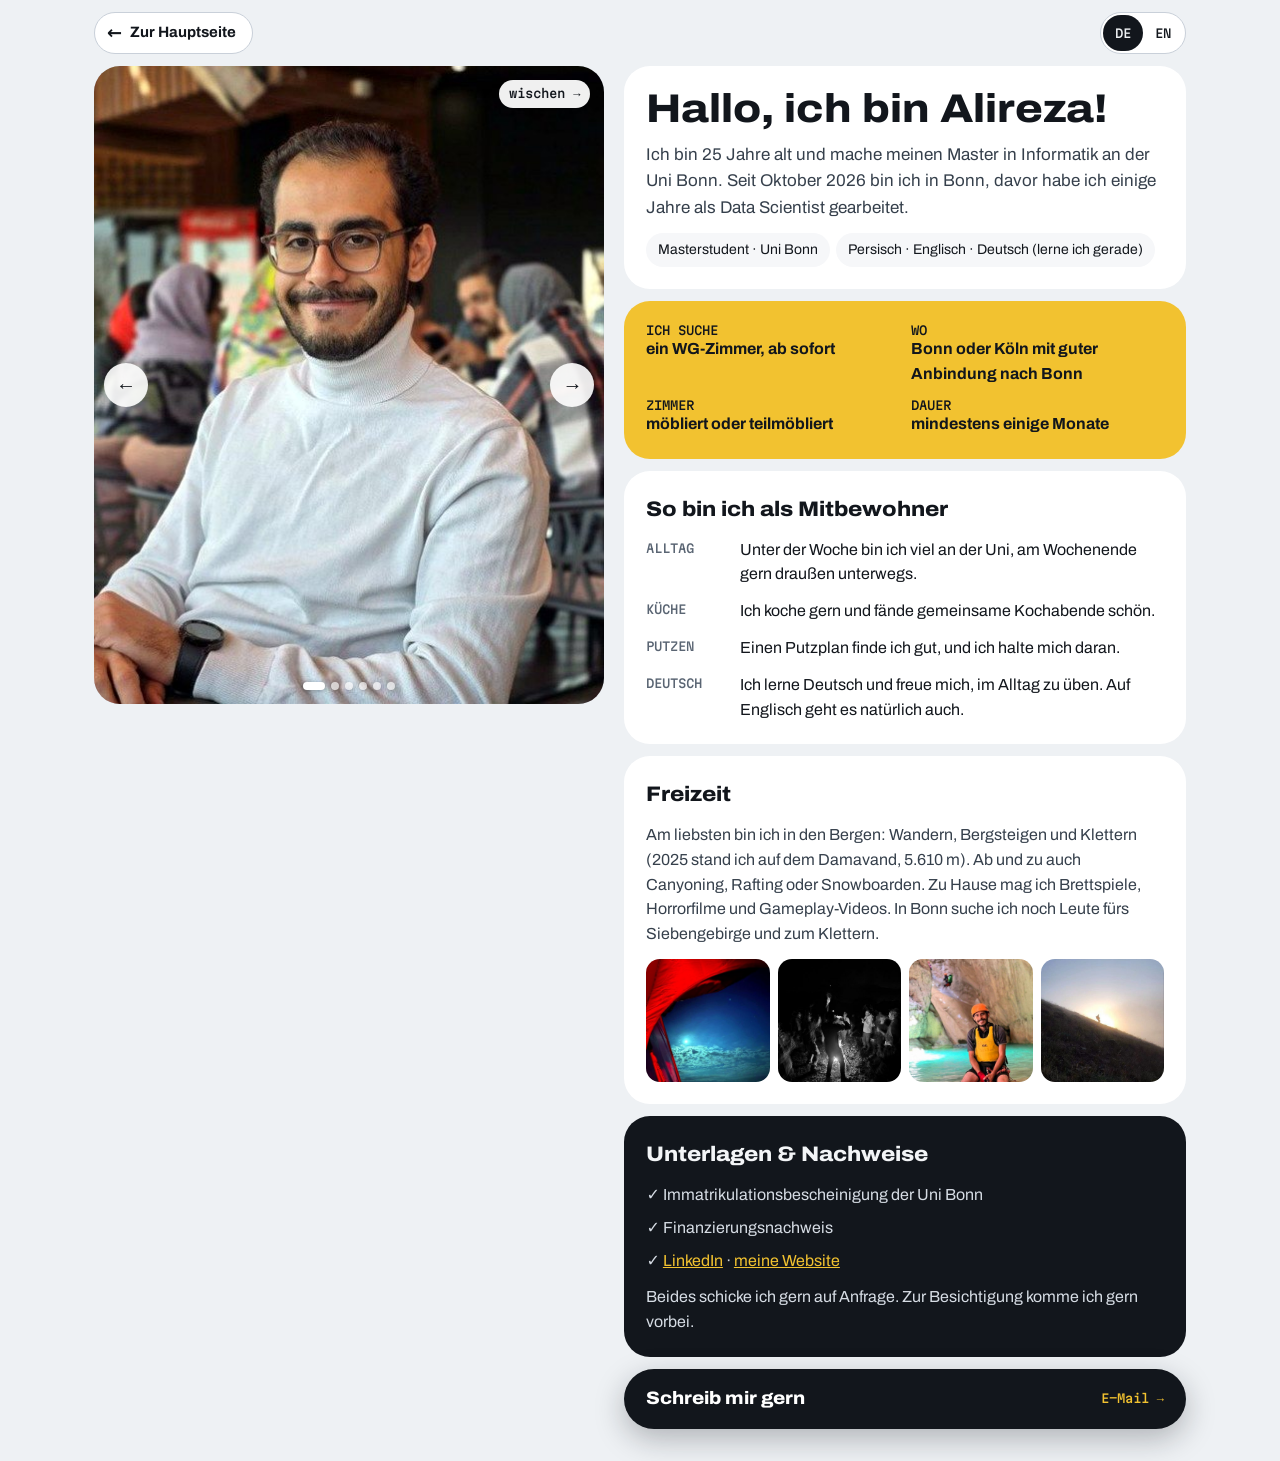
==== commit 038a200f: "Final review fixes: replace weak hat/duplicate summit tiles, neutral path text, Bonn or Cologne Co-A" ====
--- a/wg/index.html
+++ b/wg/index.html
@@ -7,7 +7,7 @@
 <meta name="description" content="Hallo! Ich bin Alireza, 25 Jahre alt, mache meinen Informatik-Master an der Uni Bonn und suche ein WG-Zimmer in Bonn oder Köln.">
 <meta property="og:type" content="profile">
 <meta property="og:url" content="https://alireza-g-qre.github.io/wg/">
-<meta property="og:title" content="Alireza, 25 Jahre · sucht ein WG-Zimmer in Bonn">
+<meta property="og:title" content="Alireza, 25 Jahre · sucht ein WG-Zimmer in Bonn oder Köln">
 <meta property="og:description" content="Informatik-Master an der Uni Bonn · Wandern, Bergsteigen &amp; Klettern · Brettspiele · lerne Deutsch">
 <meta property="og:image" content="https://alireza-g-qre.github.io/assets/img/og-wg.jpg">
 <meta name="twitter:card" content="summary_large_image">
@@ -67,7 +67,7 @@
         <img src="../assets/img/tent-moon-sm.jpg" alt="Vollmond über den Wolken, aus dem Zelt gesehen" loading="lazy">
         <img src="../assets/img/campfire-dance-sm.jpg" alt="Tanzen ums Lagerfeuer" loading="lazy">
         <img src="../assets/img/canyoning-sm.jpg" alt="Alireza beim Canyoning" loading="lazy">
-        <img src="../assets/img/cat-poster-sm.jpg" alt="Katzenposter: You work, I watch and judge" loading="lazy">
+        <img src="../assets/img/hiker-ridge-sm.jpg" alt="Wanderer im Gegenlicht auf einem Bergkamm" loading="lazy">
       </div>
     </section>
     <section class="card trust" style="--i:5">
@@ -111,7 +111,7 @@
         <img src="../assets/img/tent-moon-sm.jpg" alt="Full moon over the clouds, seen from a tent" loading="lazy">
         <img src="../assets/img/campfire-dance-sm.jpg" alt="Dancing around a campfire" loading="lazy">
         <img src="../assets/img/canyoning-sm.jpg" alt="Alireza canyoning" loading="lazy">
-        <img src="../assets/img/cat-poster-sm.jpg" alt="Cat poster: you work, I watch and judge" loading="lazy">
+        <img src="../assets/img/hiker-ridge-sm.jpg" alt="A hiker against the sun on a ridge" loading="lazy">
       </div>
     </section>
     <section class="card trust">
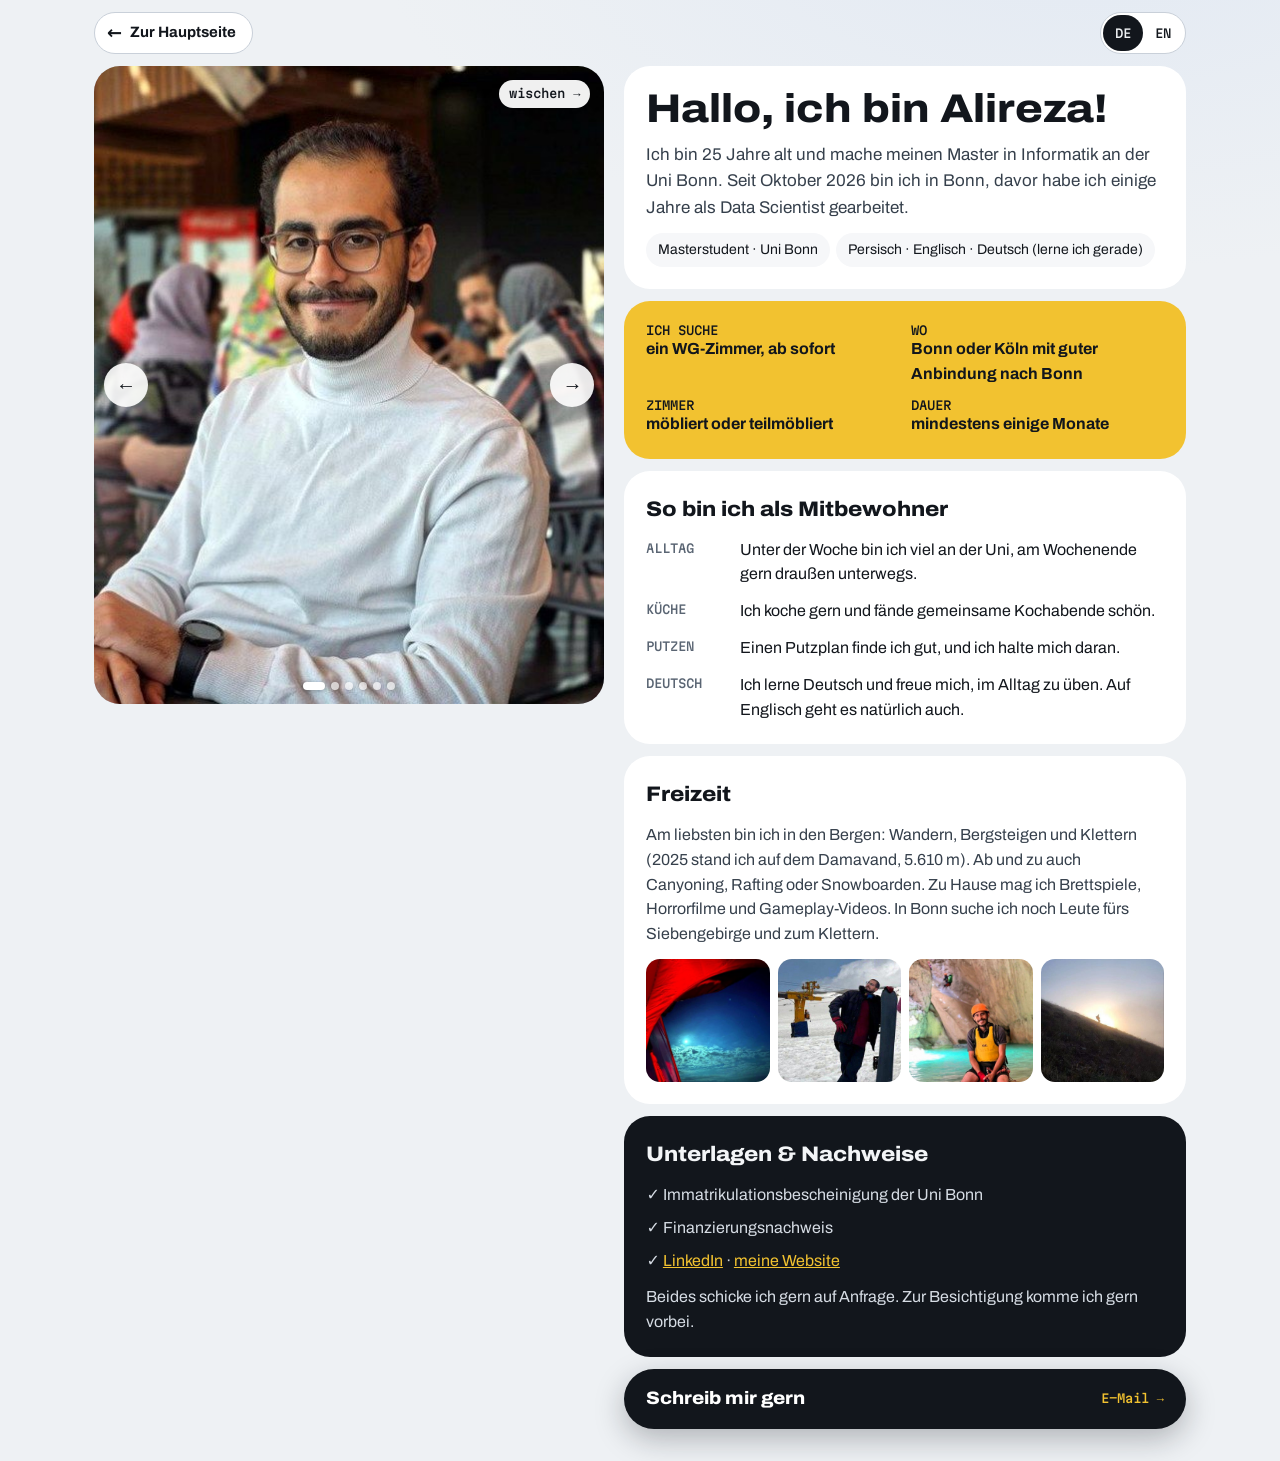
==== commit 82dabbed: "New home design: profile card layout; WG page refinements Co-Authored-By: Claude Opus 5.5 <noreply@a" ====
--- a/wg/index.html
+++ b/wg/index.html
@@ -13,9 +13,9 @@
 <meta name="twitter:card" content="summary_large_image">
 <meta name="theme-color" content="#EEF1F4">
 <link rel="icon" href="data:image/svg+xml,%3Csvg xmlns='http://www.w3.org/2000/svg' viewBox='0 0 64 64'%3E%3Crect width='64' height='64' rx='16' fill='%2312161C'/%3E%3Cpath d='M10 50 L28 20 L37 34 L43 26 L54 50Z' fill='%23F2C230'/%3E%3C/svg%3E">
-<link rel="stylesheet" href="../assets/css/site.css?v=15">
+<link rel="stylesheet" href="../assets/css/site.css?v=21">
 </head>
-<body>
+<body class="pf-body">
 <header class="wg-top">
   <a class="back" href="../"><span aria-hidden="true">←</span> <span class="back-t" data-de="Zur Hauptseite" data-en="Main page">Zur Hauptseite</span></a>
   <div class="lang" role="group" aria-label="Sprache / Language">
@@ -65,7 +65,7 @@
       <p>Am liebsten bin ich in den Bergen: Wandern, Bergsteigen und Klettern (2025 stand ich auf dem Damavand, 5.610 m). Ab und zu auch Canyoning, Rafting oder Snowboarden. Zu Hause mag ich Brettspiele, Horrorfilme und Gameplay-Videos. In Bonn suche ich noch Leute fürs Siebengebirge und zum Klettern.</p>
       <div class="mini">
         <img src="../assets/img/tent-moon-sm.jpg" alt="Vollmond über den Wolken, aus dem Zelt gesehen" loading="lazy">
-        <img src="../assets/img/campfire-dance-sm.jpg" alt="Tanzen ums Lagerfeuer" loading="lazy">
+        <img src="../assets/img/snowboard-sm.jpg" alt="Alireza mit Snowboard im Schnee" loading="lazy" style="object-position:40% 50%">
         <img src="../assets/img/canyoning-sm.jpg" alt="Alireza beim Canyoning" loading="lazy">
         <img src="../assets/img/hiker-ridge-sm.jpg" alt="Wanderer im Gegenlicht auf einem Bergkamm" loading="lazy">
       </div>
@@ -109,7 +109,7 @@
       <p>I'm happiest in the mountains: hiking, mountaineering and climbing (in 2025 I stood on top of Damavand, 5,610 m). Now and then also canyoning, rafting or snowboarding. At home: board games, horror films and gameplay videos. In Bonn, I'm still looking for people to go hiking in the Siebengebirge and climbing with.</p>
       <div class="mini">
         <img src="../assets/img/tent-moon-sm.jpg" alt="Full moon over the clouds, seen from a tent" loading="lazy">
-        <img src="../assets/img/campfire-dance-sm.jpg" alt="Dancing around a campfire" loading="lazy">
+        <img src="../assets/img/snowboard-sm.jpg" alt="Alireza with his snowboard in the snow" loading="lazy" style="object-position:40% 50%">
         <img src="../assets/img/canyoning-sm.jpg" alt="Alireza canyoning" loading="lazy">
         <img src="../assets/img/hiker-ridge-sm.jpg" alt="A hiker against the sun on a ridge" loading="lazy">
       </div>
--- a/assets/css/site.css
+++ b/assets/css/site.css
@@ -253,3 +253,113 @@
   .cta small { color: #12161C; }
   .tile.dark { border: 1px solid var(--line-2); }
 }
+
+/* ---------- home v2: profile-card layout ---------- */
+.pf-body { background: radial-gradient(1200px 600px at 85% -10%, var(--glow, #E2E9F3) 0%, transparent 60%), var(--ground); background-attachment: fixed; }
+@media (prefers-color-scheme: dark) { .pf-body { --glow: #1A2230; } }
+.pf-top-in { max-width: 1200px; padding-inline: 24px; }
+.pf { max-width: 1200px; margin: 0 auto; padding: 40px 24px 56px; display: grid; grid-template-columns: 340px minmax(0, 1fr); gap: 40px; align-items: start; }
+.pf-side { position: sticky; top: 88px; display: grid; gap: 18px; }
+.pf-card { background: #12161C; color: #F3F5F7; border-radius: 32px; overflow: hidden; box-shadow: 0 24px 50px rgba(18,22,28,.18); }
+.pf-card img { width: 100%; aspect-ratio: 1; object-fit: cover; object-position: 50% 25%; }
+.pf-card-in { padding: 26px; display: grid; gap: 12px; }
+.pf-name { margin: 0; font-weight: 800; font-stretch: 112%; font-size: 27px; line-height: 1.1; }
+.pf-role { margin: 0; color: #C3CBD5; }
+.pf-time { margin: 0; display: flex; align-items: center; gap: 8px; font-size: 14px; color: #A9B3C0; }
+.pf-time .dot { width: 8px; height: 8px; border-radius: 999px; background: #4ADE80; flex: none; }
+.pf-btns { display: grid; grid-template-columns: 1fr 1fr; gap: 8px; padding-top: 4px; }
+.pf-btn { display: inline-flex; align-items: center; justify-content: center; min-height: 46px; padding: 0 18px; border-radius: 999px; font-weight: 700; text-decoration: none; }
+.pf-btn.sun { background: var(--accent); color: #12161C; }
+.pf-btn.sun:hover { color: #12161C; filter: brightness(1.05); }
+.pf-btn.ghost { border: 1.5px solid #3A4250; color: #F3F5F7; }
+.pf-btn.ghost:hover { border-color: #F3F5F7; color: #F3F5F7; }
+.pf-links { margin: 0; display: flex; gap: 16px; font-size: 14px; }
+.pf-links a { color: #9DB8F0; min-height: 32px; display: inline-flex; align-items: center; }
+.pf-links a:hover { color: #FFFFFF; }
+.pf-box { background: var(--surface); border-radius: 24px; padding: 22px; display: grid; gap: 10px; }
+.pf-pills { margin: 0; display: flex; flex-wrap: wrap; gap: 6px; font-size: 14px; }
+.pf-pills span { background: var(--surface-2); border-radius: 999px; padding: 5px 11px; }
+.pf-wg { background: var(--accent); color: #12161C !important; border-radius: 24px; padding: 18px 22px; text-decoration: none; display: flex; justify-content: space-between; align-items: center; gap: 12px; font-size: 16px; transition: transform .2s; }
+.pf-wg:hover { transform: translateY(-2px); }
+.pf-wg small { font-size: 14px; }
+.pf-wg > span:last-child { font-size: 22px; }
+.pf-main { display: grid; gap: 32px; min-width: 0; }
+.pf-sec { background: var(--surface); border-radius: 28px; padding: 40px; display: grid; gap: 14px; align-content: start; animation: rise .8s cubic-bezier(.2,.7,.2,1) both; }
+.pf-sec h2.kicker { margin: 0; }
+.pf-lead { margin: 0; font-weight: 800; font-stretch: 110%; font-size: clamp(28px, 3.2vw, 40px); line-height: 1.1; text-wrap: balance; }
+.pf-text { margin: 0; font-size: 18px; color: var(--ink-2); max-width: 40em; }
+.pf-stats { display: grid; grid-template-columns: repeat(4, minmax(0, 1fr)); gap: 12px; padding-top: 10px; }
+.pf-stats div { background: var(--surface-2); border-radius: 18px; padding: 16px; display: grid; gap: 2px; }
+.pf-stats b { font-size: 26px; font-stretch: 110%; line-height: 1.1; }
+.pf-stats b.gold { color: #C9970C; }
+.pf-stats span { font-size: 13px; color: var(--muted); }
+.pf-exp { list-style: none; margin: 0; padding: 0; }
+.pf-exp li { display: grid; grid-template-columns: 100px minmax(0, 1fr) 110px; gap: 4px 20px; padding: 20px 0; border-bottom: 1px solid var(--line); align-items: baseline; }
+.pf-exp li:last-child { border-bottom: 0; padding-bottom: 0; }
+.pf-exp .yr { font: 500 13px var(--mono); color: var(--muted); }
+.pf-exp p { margin: 2px 0 0; color: var(--ink-2); font-size: 15px; }
+.pf-exp strong { font-stretch: 110%; font-size: 20px; text-align: right; white-space: nowrap; }
+.pf-two { display: grid; grid-template-columns: repeat(2, minmax(0, 1fr)); gap: 24px; }
+.pf-two .pf-sec { padding: 32px; }
+.pf-papers, .pf-edu { list-style: none; margin: 0; padding: 0; display: grid; gap: 12px; }
+.pf-papers a { font-weight: 700; line-height: 1.35; display: block; }
+.pf-papers span, .pf-edu span { display: block; font-size: 13.5px; color: var(--muted); }
+.pf-more { font-size: 14px; font-weight: 600; margin-top: 4px; }
+.pf-small { margin: 0; font-size: 14px; color: var(--ink-2); }
+.pf-life { padding: 0; overflow: hidden; gap: 0; }
+.pf-hero-photo { position: relative; min-height: 380px; color: #fff; background: #2A3442; }
+.pf-hero-photo > img { position: absolute; inset: 0; width: 100%; height: 100%; object-fit: cover; object-position: 50% 40%; }
+.pf-hero-photo::after { content: ""; position: absolute; inset: 0; background: linear-gradient(180deg, rgba(20,26,34,0) 25%, rgba(20,26,34,.9) 100%), linear-gradient(90deg, rgba(20,26,34,.55) 0%, rgba(20,26,34,0) 60%); }
+.pf-hero-text { position: absolute; z-index: 1; left: 32px; right: 32px; bottom: 28px; display: flex; justify-content: space-between; align-items: flex-end; gap: 20px; flex-wrap: wrap; }
+.pf-hero-text > div { max-width: 440px; display: grid; gap: 6px; }
+.pf-hero-text h2 { margin: 0; font-weight: 800; font-stretch: 115%; font-size: clamp(26px, 3vw, 34px); line-height: 1.05; }
+.pf-hero-text em { font-style: normal; color: var(--accent); }
+.pf-hero-text p { margin: 0; color: #E6EBF1; font-size: 15.5px; }
+.kicker.light { color: #FFFFFF; }
+.pf-hero-text .ridge-svg { width: 200px; max-width: 40%; margin: 0; }
+.pf-life.in-view .ridge { animation: draw 2.8s cubic-bezier(.3,.6,.2,1) forwards .2s; }
+.pf-gallery { padding: 24px 24px 0; display: grid; grid-template-columns: repeat(4, minmax(0, 1fr)); gap: 14px; }
+.pf-gallery figure { margin: 0; display: grid; gap: 6px; align-content: start; }
+.pf-gallery .frame { position: relative; border-radius: 16px; overflow: hidden; aspect-ratio: 4 / 5; background: var(--line-2); }
+.pf-gallery img, .pf-gallery video { width: 100%; height: 100%; object-fit: cover; display: block; transition: transform .8s cubic-bezier(.2,.7,.2,1); }
+.pf-gallery figure:hover img { transform: scale(1.04); }
+.pf-gallery figcaption { font-size: 13px; line-height: 1.35; color: var(--ink-2); }
+.pf-toggle { justify-self: start; margin: 20px 24px 24px; min-height: 44px; padding: 0 18px; border-radius: 999px; border: 1.5px solid var(--line-2); background: var(--surface); color: var(--ink); font: 700 14px var(--sans); cursor: pointer; }
+.pf-toggle:hover { border-color: var(--ink); }
+.pf-sec.ask { padding: 32px; gap: 12px; }
+.pf-h3 { margin: 0; font-weight: 800; font-stretch: 110%; font-size: 20px; }
+.pf-foot { background: #12161C; color: #F3F5F7; border-radius: 28px; padding: 36px 40px; display: flex; flex-wrap: wrap; gap: 20px 32px; align-items: center; justify-content: space-between; }
+.pf-foot > span { font-weight: 800; font-stretch: 115%; font-size: clamp(24px, 3vw, 32px); line-height: 1.05; }
+.pf-legal { margin: -12px 0 0; font: 12px var(--mono); color: var(--muted); }
+@media (max-width: 980px) {
+  .pf { grid-template-columns: minmax(0, 1fr); gap: 24px; padding-top: 24px; }
+  .pf-side { position: static; grid-template-columns: minmax(0, 1fr) minmax(0, 1fr); align-items: stretch; }
+  .pf-card { grid-column: 1 / -1; display: grid; grid-template-columns: 40% minmax(0, 1fr); }
+  .pf-card-in { align-content: center; padding: 32px; }
+  .pf-card img { height: 100%; aspect-ratio: auto; }
+  .pf-main { gap: 24px; }
+}
+@media (max-width: 680px) {
+  .pf { padding: 16px 14px 40px; gap: 16px; }
+  .pf-side { grid-template-columns: minmax(0, 1fr); gap: 12px; }
+  .pf-card { display: block; grid-row: auto; }
+  .pf-card img { aspect-ratio: 4 / 3.4; height: auto; object-position: 50% 22%; }
+  .pf-card-in { padding: 22px; }
+  .pf-main { gap: 16px; }
+  .pf-sec, .pf-two .pf-sec, .pf-sec.ask { padding: 24px; }
+  .pf-life { padding: 0; }
+  .pf-two { grid-template-columns: minmax(0, 1fr); gap: 16px; }
+  .pf-stats { grid-template-columns: repeat(2, minmax(0, 1fr)); }
+  .pf-exp li { grid-template-columns: minmax(0, 1fr) auto; }
+  .pf-exp .yr { grid-column: 1 / -1; }
+  .pf-exp strong { font-size: 17px; }
+  .pf-hero-photo { min-height: 0; display: grid; }
+  .pf-hero-photo > img { position: relative; aspect-ratio: 4 / 3.2; height: auto; }
+  .pf-hero-photo::after { display: none; }
+  .pf-hero-text { position: relative; left: 0; right: 0; bottom: 0; padding: 22px; }
+  .pf-hero-text .ridge-svg { width: 160px; max-width: 50%; }
+  .pf-gallery { grid-template-columns: repeat(2, minmax(0, 1fr)); padding: 16px 16px 0; gap: 10px; }
+  .pf-toggle { margin: 16px; }
+  .pf-foot { padding: 28px 24px; }
+}
+@media (prefers-color-scheme: dark) { .pf-card, .pf-foot { box-shadow: none; border: 1px solid var(--line-2); } }
